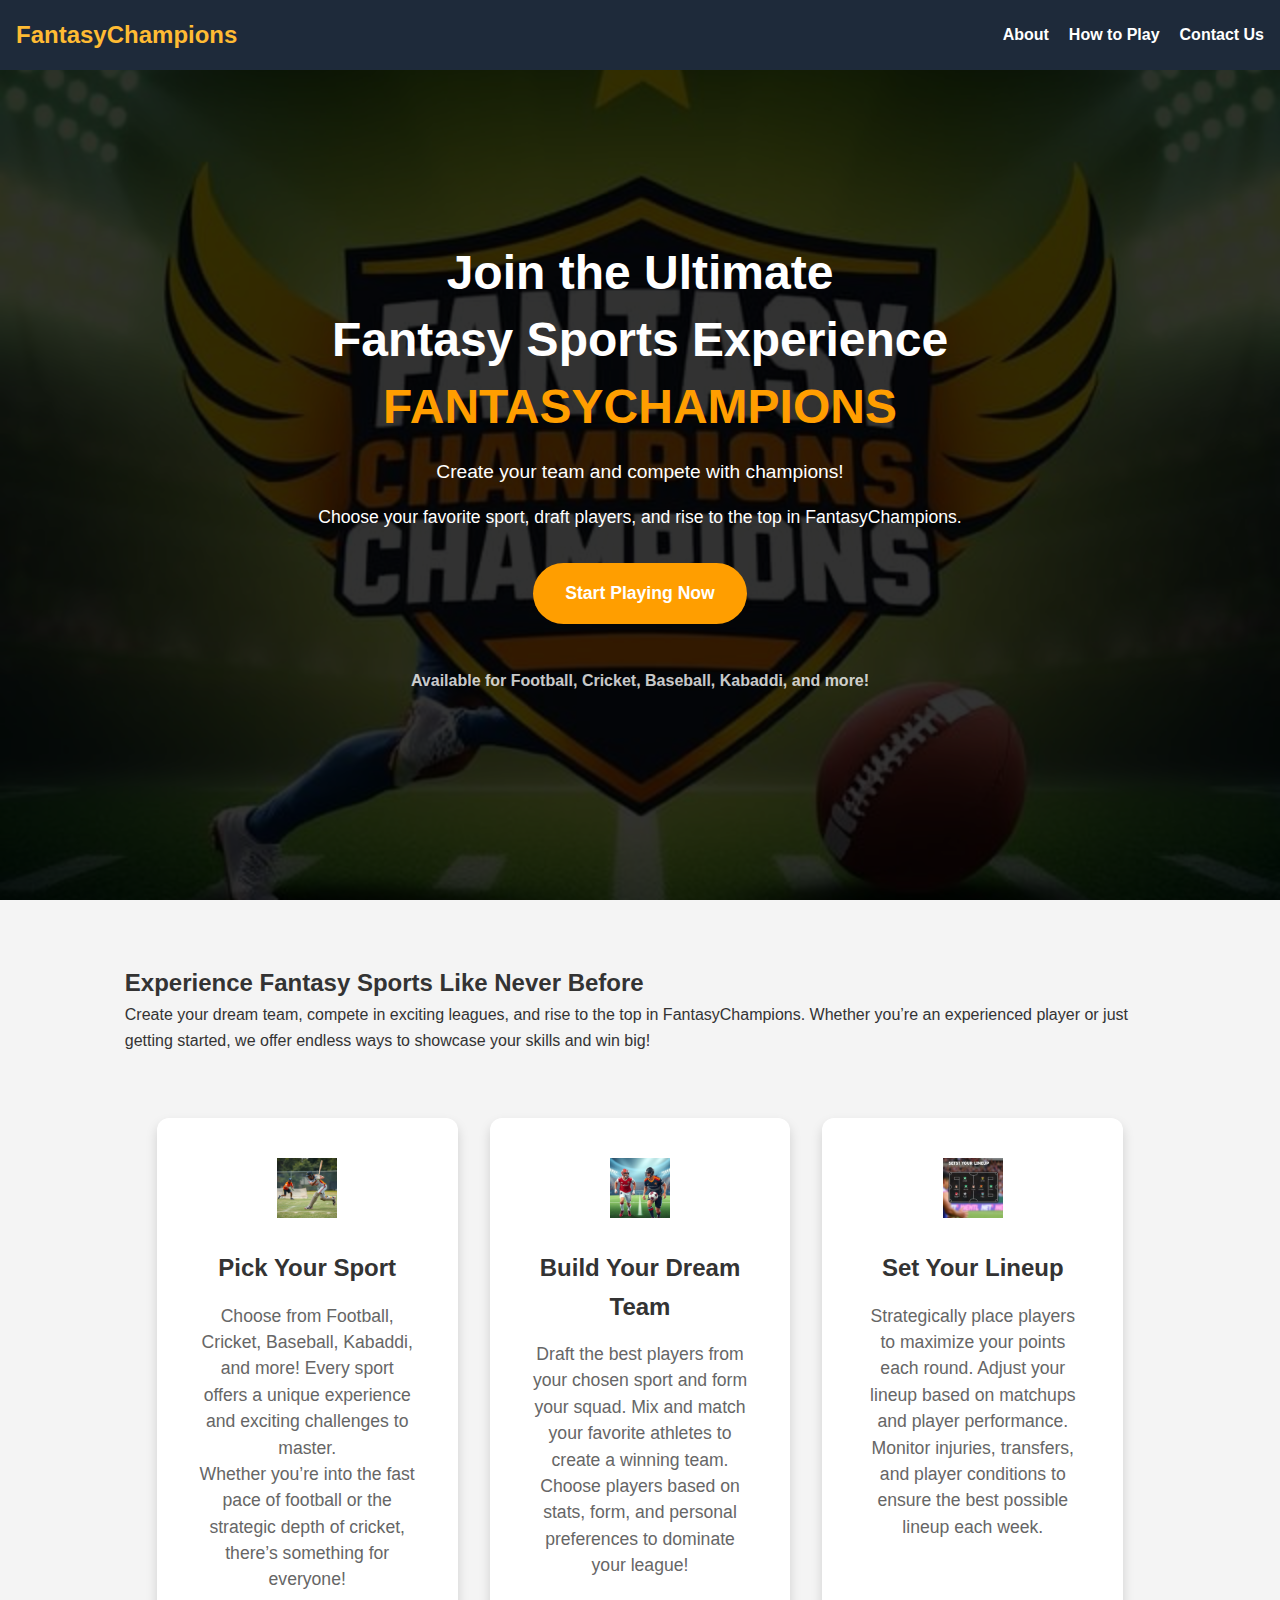
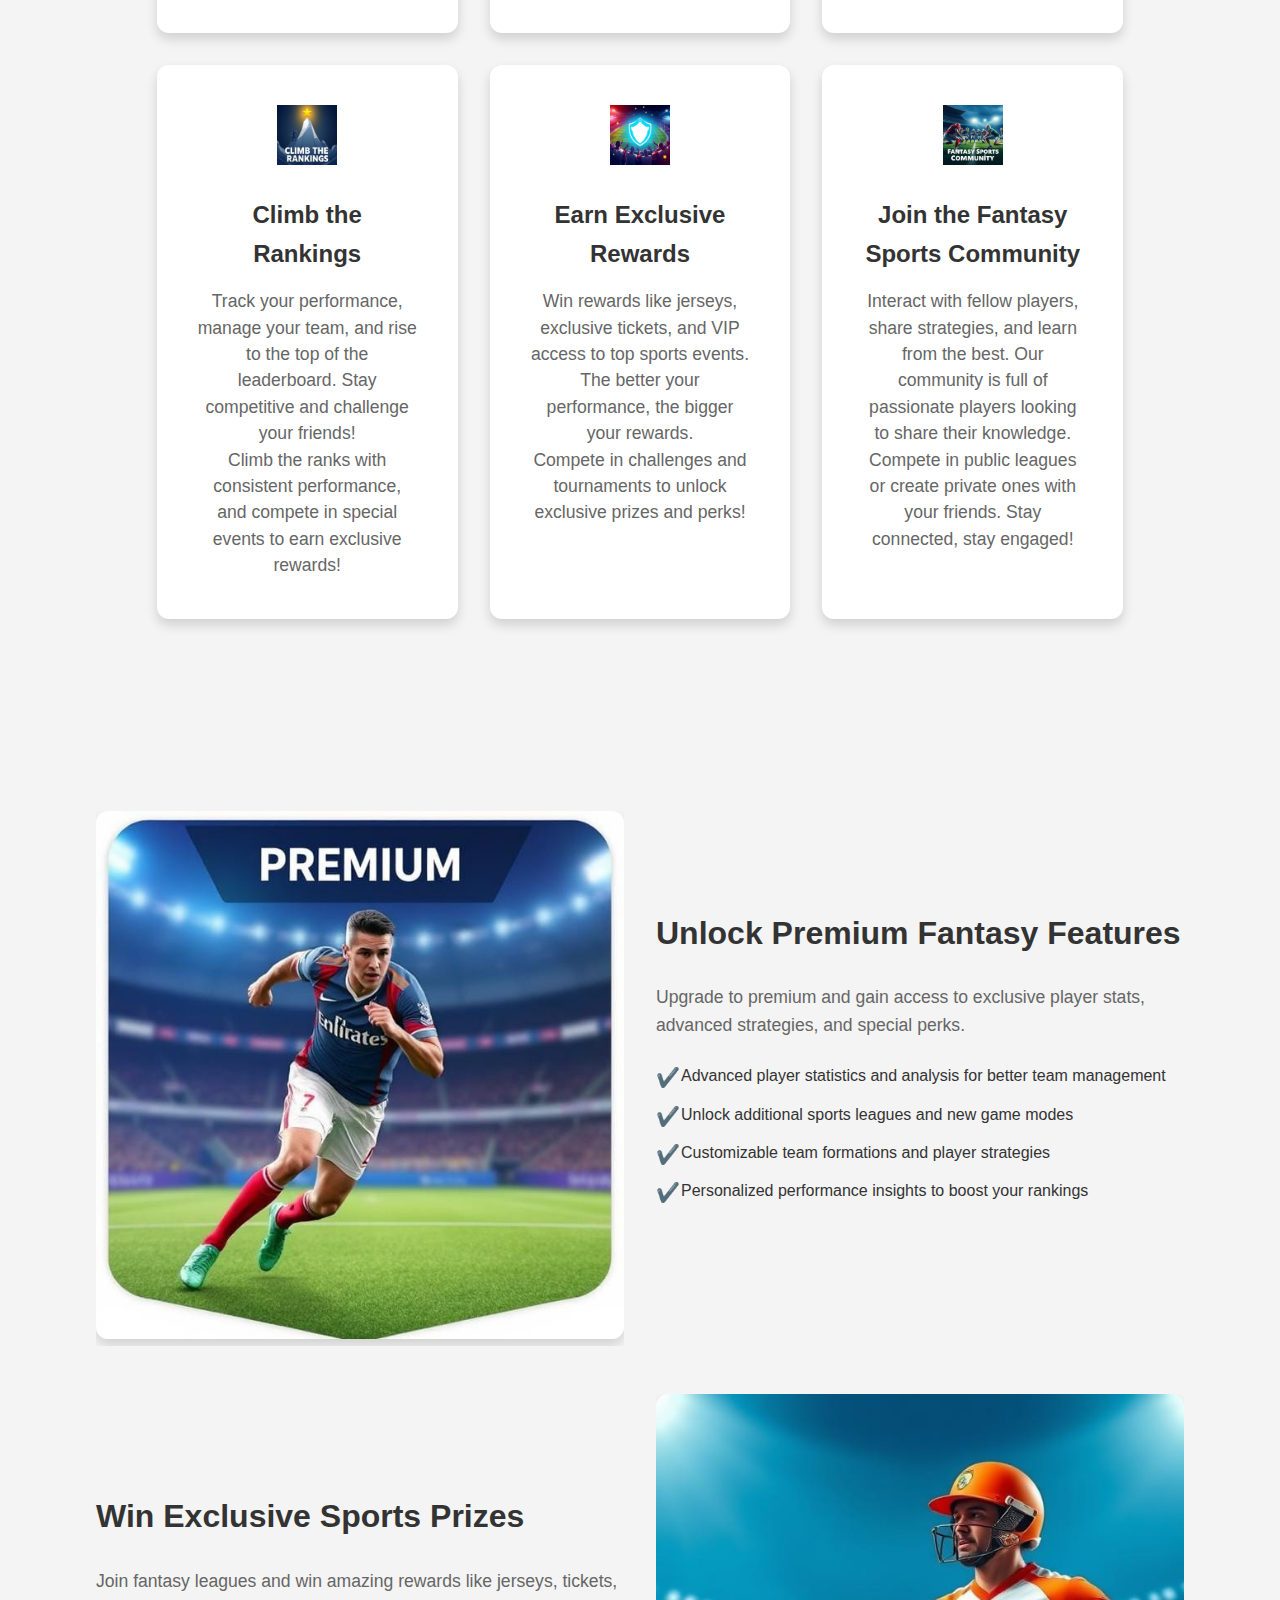
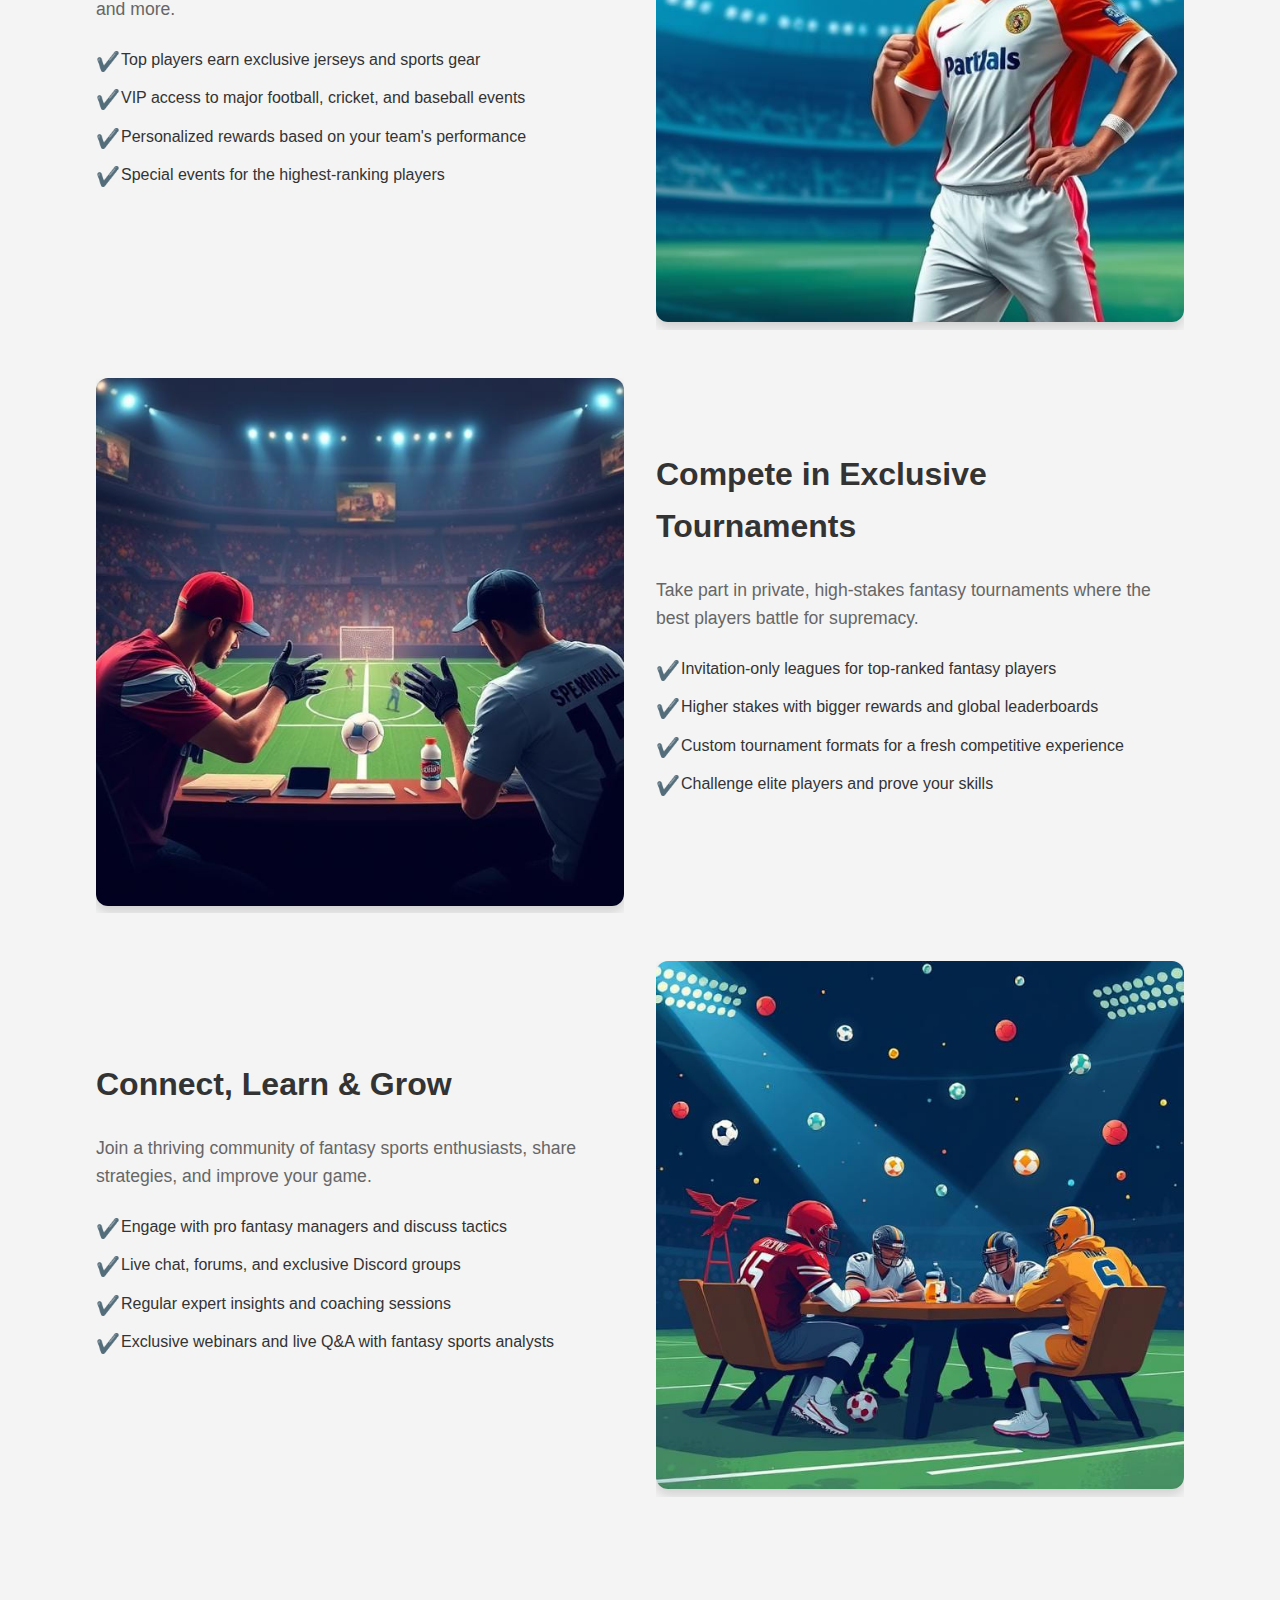
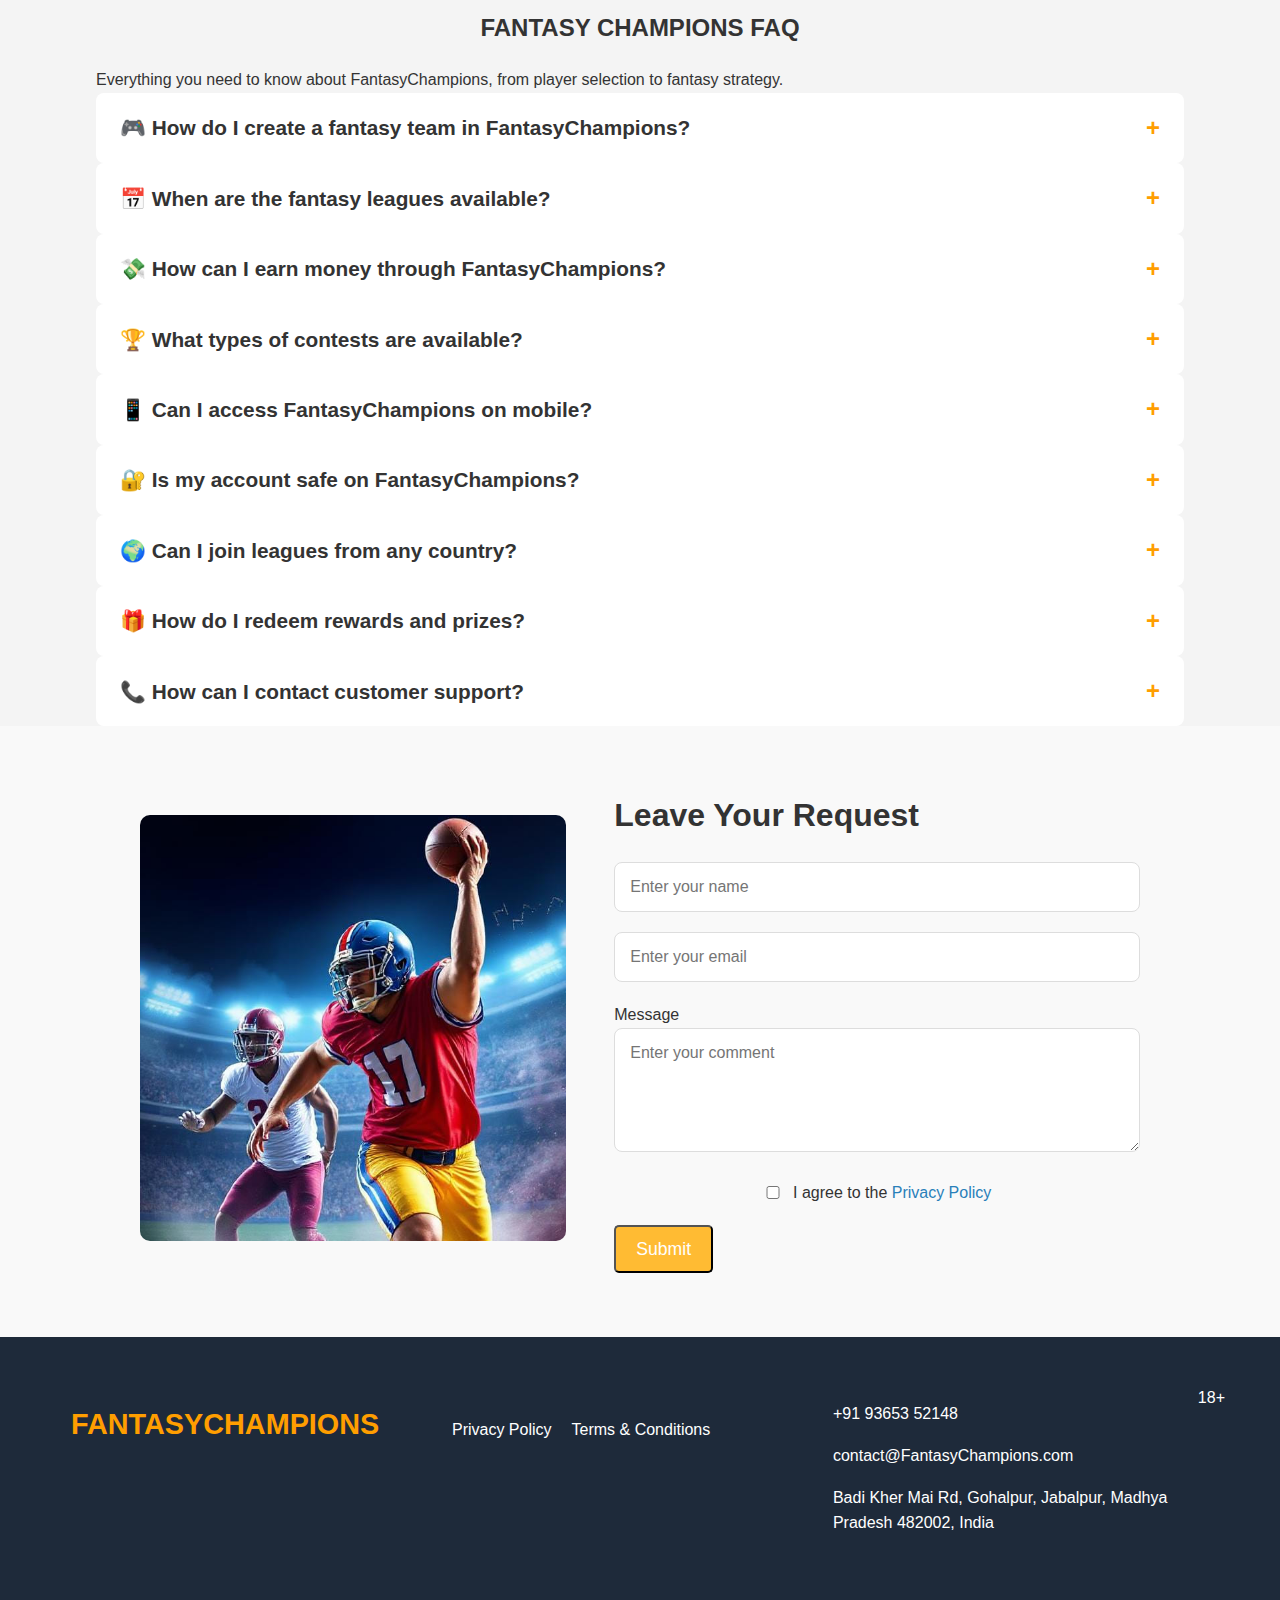
==== index.html @ 724505dd "first commit" ====
<!DOCTYPE html>
<html lang="en">
    <head>
        <meta charset="UTF-8" />
        <meta name="viewport" content="width=device-width, initial-scale=1.0" />
        <title>FantasyChampions</title>
        <meta
            name="description"
            content="Join FantasyChampions – the ultimate fantasy sports experience! Create your dream team, compete in leagues, track live scores, and win exciting rewards."
        />
        
        <link rel="icon" href="/assets/img/favicon.ico" />
        <link rel="stylesheet" href="assets/css/normalize.css" />
        <link rel="stylesheet" href="assets/css/style.css" />
    </head>
    <body>
        <header class="header">
            <div class="header-content">
                <a href="index.html" class="logo">FantasyChampions</a>
                <button class="burger-menu" aria-label="Menu" onclick="toggleMenu()">
                    <span></span>
                    <span></span>
                    <span></span>
                </button>
                <nav class="nav" id="mobileMenu">
                    <ul class="nav-items">
                        <li><a href="about.html">About</a></li>
                        <li><a href="play.html">How to Play</a></li>
                        <li><a href="/#form">Contact Us</a></li>
                    </ul>
                </nav>
            </div>
        </header>
        

        <main>
            <section class="hero">
                <div class="overlay"></div>
                <div class="content">
                    <h1 class="hero-title main">
                        Join the Ultimate <br />
                        Fantasy Sports Experience
                        <span class="highlight">FantasyChampions</span>
                    </h1>
                    <p class="subtext">
                        Create your team and compete with champions!
                    </p>
                    <p class="description">
                        Choose your favorite sport, draft players, and rise to
                        the top in FantasyChampions.
                    </p>
                    <a href="/#form" class="download-btn"
                        >Start Playing Now</a
                    >
                    <p class="availability">
                        Available for Football, Cricket, Baseball, Kabaddi, and
                        more!
                    </p>
                </div>
            </section>
            <section class="section features">
                <div class="container">
                    <h2>Experience Fantasy Sports Like Never Before</h2>
                    <p>
                        Create your dream team, compete in exciting leagues, and
                        rise to the top in FantasyChampions. Whether you’re an
                        experienced player or just getting started, we offer
                        endless ways to showcase your skills and win big!
                    </p>
                    <div class="features">
                        <div class="feature">
                            <img
                                src="assets/img/sport1.jpg"
                                alt="Pick Your League"
                            />
                            <h3>Pick Your Sport</h3>
                            <p>
                                Choose from Football, Cricket, Baseball,
                                Kabaddi, and more! Every sport offers a unique
                                experience and exciting challenges to master.
                            </p>
                            <p>
                                Whether you’re into the fast pace of football or
                                the strategic depth of cricket, there’s
                                something for everyone!
                            </p>
                        </div>
                        <div class="feature">
                            <img
                                src="assets/img/sport2.jpg"
                                alt="Build Your Team"
                            />
                            <h3>Build Your Dream Team</h3>
                            <p>
                                Draft the best players from your chosen sport
                                and form your squad. Mix and match your favorite
                                athletes to create a winning team.
                            </p>
                            <p>
                                Choose players based on stats, form, and
                                personal preferences to dominate your league!
                            </p>
                        </div>
                        <div class="feature">
                            <img
                                src="assets/img/sport3.jpg"
                                alt="Set Your Lineup"
                            />
                            <h3>Set Your Lineup</h3>
                            <p>
                                Strategically place players to maximize your
                                points each round. Adjust your lineup based on
                                matchups and player performance.
                            </p>
                            <p>
                                Monitor injuries, transfers, and player
                                conditions to ensure the best possible lineup
                                each week.
                            </p>
                        </div>
                        <div class="feature">
                            <img
                                src="assets/img/sport4.jpg"
                                alt="Climb the Rankings"
                            />
                            <h3>Climb the Rankings</h3>
                            <p>
                                Track your performance, manage your team, and
                                rise to the top of the leaderboard. Stay
                                competitive and challenge your friends!
                            </p>
                            <p>
                                Climb the ranks with consistent performance, and
                                compete in special events to earn exclusive
                                rewards!
                            </p>
                        </div>
                        <div class="feature">
                            <img
                                src="assets/img/sport5.jpg"
                                alt="Earn Exclusive Rewards"
                            />
                            <h3>Earn Exclusive Rewards</h3>
                            <p>
                                Win rewards like jerseys, exclusive tickets, and
                                VIP access to top sports events. The better your
                                performance, the bigger your rewards.
                            </p>
                            <p>
                                Compete in challenges and tournaments to unlock
                                exclusive prizes and perks!
                            </p>
                        </div>
                        <div class="feature">
                            <img
                                src="assets/img/sport6.jpg"
                                alt="Join the Community"
                            />
                            <h3>Join the Fantasy Sports Community</h3>
                            <p>
                                Interact with fellow players, share strategies,
                                and learn from the best. Our community is full
                                of passionate players looking to share their
                                knowledge.
                            </p>
                            <p>
                                Compete in public leagues or create private ones
                                with your friends. Stay connected, stay engaged!
                            </p>
                        </div>
                    </div>
                </div>
            </section>
            <section class="chess-section">
                <div class="container">
                    <div class="row">
                        <div class="image-container">
                            <img
                                src="assets/img/prem1.jpg"
                                alt="Premium Access"
                            />
                        </div>
                        <div class="text-container">
                            <h2>Unlock Premium Fantasy Features</h2>
                            <p>
                                Upgrade to premium and gain access to exclusive
                                player stats, advanced strategies, and special
                                perks.
                            </p>
                            <ul>
                                <li>
                                    Advanced player statistics and analysis for
                                    better team management
                                </li>
                                <li>
                                    Unlock additional sports leagues and new
                                    game modes
                                </li>
                                <li>
                                    Customizable team formations and player
                                    strategies
                                </li>
                                <li>
                                    Personalized performance insights to boost
                                    your rankings
                                </li>
                            </ul>
                        </div>
                    </div>

                    <!-- Нижний блок -->
                    <div class="row">
                        <div class="text-container">
                            <h2>Win Exclusive Sports Prizes</h2>
                            <p>
                                Join fantasy leagues and win amazing rewards
                                like jerseys, tickets, and more.
                            </p>
                            <ul>
                                <li>
                                    Top players earn exclusive jerseys and
                                    sports gear
                                </li>
                                <li>
                                    VIP access to major football, cricket, and
                                    baseball events
                                </li>
                                <li>
                                    Personalized rewards based on your team's
                                    performance
                                </li>
                                <li>
                                    Special events for the highest-ranking
                                    players
                                </li>
                            </ul>
                        </div>
                        <div class="image-container">
                            <img
                                src="assets/img/prem2.jpg"
                                alt="Fantasy Rewards"
                            />
                        </div>
                    </div>
                    <!-- Блок с эксклюзивными турнирами -->
<div class="row">
    <div class="image-container">
        <img src="assets/img/prem3.jpg" alt="Exclusive Tournaments" />
    </div>
    <div class="text-container">
        <h2>Compete in Exclusive Tournaments</h2>
        <p>
            Take part in private, high-stakes fantasy tournaments where the best players battle for supremacy.
        </p>
        <ul>
            <li>Invitation-only leagues for top-ranked fantasy players</li>
            <li>Higher stakes with bigger rewards and global leaderboards</li>
            <li>Custom tournament formats for a fresh competitive experience</li>
            <li>Challenge elite players and prove your skills</li>
        </ul>
    </div>
</div>

<!-- Блок с социальными возможностями -->
<div class="row">
    <div class="text-container">
        <h2>Connect, Learn & Grow</h2>
        <p>
            Join a thriving community of fantasy sports enthusiasts, share strategies, and improve your game.
        </p>
        <ul>
            <li>Engage with pro fantasy managers and discuss tactics</li>
            <li>Live chat, forums, and exclusive Discord groups</li>
            <li>Regular expert insights and coaching sessions</li>
            <li>Exclusive webinars and live Q&A with fantasy sports analysts</li>
        </ul>
    </div>
    <div class="image-container">
        <img src="assets/img/prem4.jpg" alt="Fantasy Community" />
    </div>
</div>

                </div>
            </section>
            <section class="faq" id="faq">
                <div class="container">
                    <h2 class="faq-title">Fantasy Champions FAQ</h2>
                    <p class="faq-subtitle">
                        Everything you need to know about FantasyChampions, from player selection to fantasy strategy.
                    </p>
            
                    <div class="faq-grid">
                        <div class="faq-item">
                            <div class="faq-question">
                                <h3>🎮 How do I create a fantasy team in FantasyChampions?</h3>
                                <span class="faq-toggle">+</span>
                            </div>
                            <div class="faq-answer">
                                <p>
                                    Building your fantasy team starts with choosing athletes from various sports, such as cricket, football, baseball, and kabaddi.
                                    You need to balance positions, performance data, and upcoming schedules to create a well-rounded team.
                                </p>
                                <p>
                                    <strong>Want to play?</strong> Submit your request through the <a href="#form">registration form</a> and get access today!
                                </p>
                            </div>
                        </div>
            
                        <div class="faq-item">
                            <div class="faq-question">
                                <h3>📅 When are the fantasy leagues available?</h3>
                                <span class="faq-toggle">+</span>
                            </div>
                            <div class="faq-answer">
                                <p>
                                    FantasyChampions offers fantasy leagues throughout the year, with seasonal tournaments based on different sports and events.
                                    Check the league schedule on our website or app to join leagues that match your favorite sport.
                                </p>
                            </div>
                        </div>
                        
                        <div class="faq-item">
                            <div class="faq-question">
                                <h3>💸 How can I earn money through FantasyChampions?</h3>
                                <span class="faq-toggle">+</span>
                            </div>
                            <div class="faq-answer">
                                <p>
                                    FantasyChampions offers multiple ways to earn, including paid leagues, referral bonuses, and special prize contests. 
                                    You can win cash rewards, exclusive merchandise, and event tickets by competing in top leagues.
                                </p>
                                <p>
                                    <strong>Want to join?</strong> Register now through the <a href="#form">signup form</a> to access FantasyChampions.
                                </p>
                            </div>
                        </div>
            
                        <div class="faq-item">
                            <div class="faq-question">
                                <h3>🏆 What types of contests are available?</h3>
                                <span class="faq-toggle">+</span>
                            </div>
                            <div class="faq-answer">
                                <p>
                                    We offer a variety of contests, including:
                                </p>
                                <p>

                                    <ul>
                                        <li>⚡ Quick Play – Short, fast-paced leagues for instant rewards.</li>
                                        <li>📊 Season-Long Leagues – Compete for top rankings over an entire season.</li>
                                        <li>🎯 Head-to-Head Matches – Challenge a single opponent for high stakes.</li>
                                        <li>🎁 Special Events – Limited-time tournaments with unique prizes.</li>
                                    </ul>
                                </p>
                            </div>
                        </div>
            
                        <div class="faq-item">
                            <div class="faq-question">
                                <h3>📱 Can I access FantasyChampions on mobile?</h3>
                                <span class="faq-toggle">+</span>
                            </div>
                            <div class="faq-answer">
                                <p>
                                    Yes! FantasyChampions is fully optimized for mobile use. Play directly from your browser or download the app to manage your teams, track live scores, and make real-time adjustments.
                                </p>
                            </div>
                        </div>
            
                        <div class="faq-item">
                            <div class="faq-question">
                                <h3>🔐 Is my account safe on FantasyChampions?</h3>
                                <span class="faq-toggle">+</span>
                            </div>
                            <div class="faq-answer">
                                <p>
                                    Absolutely! We use advanced encryption and security protocols to protect your data. Additionally, you can enable two-factor authentication (2FA) for extra security.
                                </p>
                            </div>
                        </div>
            
                        <div class="faq-item">
                            <div class="faq-question">
                                <h3>🌍 Can I join leagues from any country?</h3>
                                <span class="faq-toggle">+</span>
                            </div>
                            <div class="faq-answer">
                                <p>
                                    Yes! FantasyChampions is available worldwide. Join leagues from any country and compete against global fantasy managers.
                                </p>
                            </div>
                        </div>
            
                        <div class="faq-item">
                            <div class="faq-question">
                                <h3>🎁 How do I redeem rewards and prizes?</h3>
                                <span class="faq-toggle">+</span>
                            </div>
                            <div class="faq-answer">
                                <p>
                                    You can redeem rewards directly through your FantasyChampions account. Visit the rewards section to claim cash prizes, merchandise, and exclusive experiences.
                                </p>
                            </div>
                        </div>
            
                        <div class="faq-item">
                            <div class="faq-question">
                                <h3>📞 How can I contact customer support?</h3>
                                <span class="faq-toggle">+</span>
                            </div>
                            <div class="faq-answer">
                                <p>
                                    For assistance, visit our Contact Us page. Our support team is available 24/7 to help with account issues, technical problems, or general inquiries.
                                </p>
                            </div>
                        </div>
                    </div>
                </div>
            </section>
                                    <section id="form" class="contact-form-section">
                <div class="contact-form-container">
                    <div class="form-image">
                        <img src="assets/img/main1.jpg" alt="Contact Us" />
                    </div>
                    <div class="form-content">
                        <h2>Leave Your Request</h2>
                        <form action="thanks_form.php" method="post">
                            <input
                                type="text"
                                id="name"
                                name="name"
                                placeholder="Enter your name"
                                required
                            />

                            <input
                                type="email"
                                id="email"
                                name="email"
                                placeholder="Enter your email"
                                required
                            />

                            <label for="message">Message</label>
                            <textarea
                                id="message"
                                name="message"
                                placeholder="Enter your comment"
                                rows="5"
                                required
                            ></textarea>

                            <div class="checkbox">
                                <input
                                    type="checkbox"
                                    id="privacy-policy"
                                    value="on"
                                    name="privacy"
                                    required
                                />
                                <label for="privacy-policy">
                                    I agree to the
                                    <a
                                        href="privacy-policy.html"
                                        target="_blank"
                                        >Privacy Policy</a
                                    >
                                </label>
                            </div>
                            <button type="submit">Submit</button>
                        </form>
                    </div>
                </div>
            </section>
        </main>
        <footer class="footer">
            <div class="footer__content">
                <div class="footer__left">
                    <a href="index.html" class="footer__logo">
                        <span>FantasyChampions</span>
                    </a>
                </div>
                <div class="footer__right">
                    <ul class="footer__links">
                        <li>
                            <a href="privacy-policy.html">Privacy Policy</a>
                        </li>
                        <li>
                            <a href="terms-conditions.html"
                                >Terms & Conditions</a
                            >
                        </li>
                    </ul>
                </div>

                <div class="footer__center">
                    <p class="footer__phone">
                        <a class="contacts-info__link" href="tel:+919365352148"
                            >+91 93653 52148</a
                        >
                    </p>
                    <p class="footer__hours">
                        <a
                            class="contacts-info__link"
                            href="mailto:contact@FantasyChampions.com"
                        >
                            contact@FantasyChampions.com
                        </a>
                    </p>
                    <p>
                        <a
                            class="contacts-info__link"
                            href="https://maps.app.goo.gl/wYWEN282ZQXczDNcA"
                            target="_blank"
                        >
                            Badi Kher Mai Rd, Gohalpur, Jabalpur, Madhya Pradesh
                            482002, India
                        </a>
                    </p>
                </div>
                <div class="footer-brand">
                    <div class="age-restriction">
                        <span>18+</span>
                    </div>
                </div>
            </div>
        </footer>

        <script src="assets/js/script.js"></script>
    </body>
</html>
---- assets/css/style.css ----
/* Global Styles */
* {
  margin: 0;
  padding: 0;
  box-sizing: border-box;
}
html {
  scroll-behavior: smooth;
  overflow-x: hidden;

}


body {
  font-family: 'Arial', sans-serif;
  background-color: #f4f4f4;
  color: #333;
  line-height: 1.6;
}

a {
  text-decoration: none;
  color: inherit;
}

ul {
  list-style: none;
}
.how-play-hero{
  margin-top: 100px;
  padding: 0 15px;
}

.container {
  width: 90%;
  max-width: 1200px;
  margin: 0 auto;
}

h1, h2, h3 {
  font-family: 'Roboto', sans-serif;
}

img {
  max-width: 100%;
  height: auto;
}

/* Header */
.header {
  background-color: #1e2a3a;
  color: #fff;
  padding: 1rem 0;
  position: fixed;
  top: 0;
  left: 0;
  width: 100%;
  z-index: 1000;
}

.header-content {
  display: flex;
  justify-content: space-between;
  align-items: center;
  padding: 0 1rem;
}

.logo {
  font-size: 1.5rem;
  font-weight: bold;
  color: #ffbb33;
}

.burger-menu {
  display: none;
  cursor: pointer;
}

.burger-menu span {
  display: block;
  width: 25px;
  height: 3px;
  margin: 5px 0;
  background-color: #fff;
}

.nav {
  display: flex;
}

.nav-items {
  display: flex;
  gap: 20px;
}

.nav-items a {
  color: #fff;
  font-weight: 600;
}

.nav-items a:hover {
  color: #ffbb33;
}

/* Hero Section */
.hero {
  position: relative;
  height: 100vh;
  display: flex;
  justify-content: center;
  align-items: center;
  color: white;
  text-align: center;
  padding: 0 2rem;
  background: url('/assets/img/main2.jpg') no-repeat center center/cover;
}






.hero-title {
  font-size: 3rem;
  font-weight: bold;
  margin-bottom: 20px;
}

.highlight {
  color: #ffbb33;
}

.subtext {
  font-size: 1.2rem;
  margin-bottom: 10px;
}

.description {
  font-size: 1.1rem;
  margin-bottom: 20px;
}

.download-btn {
  background-color: #ffbb33;
  padding: 12px 20px;
  font-size: 1.1rem;
  color: #fff;
  border-radius: 5px;
  transition: background-color 0.3s ease;
}

.download-btn:hover {
  background-color: #ff9e00;
}

.availability {
  margin-top: 20px;
  font-size: 1.2rem;
}

/* Features Section */
.features {
  display: grid;
  grid-template-columns: repeat(auto-fit, minmax(250px, 1fr));
  gap: 2rem;
  margin: 4rem 0;
  padding: 0 2rem;
}

.feature {
  background-color: var(--card-bg-color); /* Заменил на переменную */
  padding: 2.5rem;
  border-radius: 12px;
  box-shadow: 0 6px 12px rgba(0, 0, 0, 0.15);
  text-align: center;
  transition: transform 0.3s ease, box-shadow 0.3s ease;
}

.feature img {
  width: 60px;
  height: 60px;
  object-fit: contain;
  margin-bottom: 1.5rem;
}

.feature h3 {
  font-size: 1.5rem;
  font-weight: 600;
  color: var(--primary-text-color);
  margin-bottom: 15px;
}

.feature p {
  font-size: 1.1rem;
  color: var(--secondary-text-color);
  line-height: 1.5;
}

.feature:hover {
  background-color: var(--highlight-bg-color); /* Более лёгкий оттенок для фона при наведении */
  transform: translateY(-5px) scale(1.05); /* Подъем карточки с масштабированием */
  box-shadow: 0 12px 24px rgba(0, 0, 0, 0.1); /* Увеличенный тень */
}

/* Мобильная адаптивность */
@media (max-width: 768px) {
  .features {
    padding: 0 1rem;
  }

  .feature {
    padding: 2rem;
  }

  .feature h3 {
    font-size: 1.2rem;
  }

  .feature p {
    font-size: 1rem;
  }
}


/* Вопрос */
.faq-question {
  display: flex;
  justify-content: space-between;
  align-items: center;
  background: var(--card-bg-color);
  padding: 16px 24px;
  border-radius: 8px;
  cursor: pointer;
  transition: background 0.3s ease, transform 0.3s ease;
}

.faq-question:hover {
  background: var(--border-color);
  transform: translateX(5px); /* Немного сдвигаем при наведении для динамичности */
}

.faq-question h3 {
  font-size: 1.3rem;
  font-weight: bold;
  color: var(--primary-text-color); /* Цвет текста, например, тёмно-серый */
}

.faq-toggle {
  font-size: 1.5rem;
  font-weight: bold;
  color: var(--highlight-color);
  transition: transform 0.3s ease;
}

.faq-question:hover .faq-toggle {
  transform: rotate(180deg); /* Поворот иконки при наведении */
}

/* Ответ */
.faq-answer {
  max-height: 0;
  overflow: hidden;
  background: var(--card-bg-color);
  padding: 0 24px;
  transition: max-height 0.3s ease-out, padding 0.3s ease;
  border-radius: 0 0 8px 8px;
}

.faq-answer p {
  padding: 16px 0;
  font-size: 1.1rem;
  line-height: 1.6;
  color: var(--secondary-text-color);
}

.faq-answer a {
  color: #ff6f61; /* Более мягкий красный цвет для ссылок */
  text-decoration: none;
  font-weight: bold;
  transition: color 0.3s ease;
}

.faq-answer a:hover {
  color: #d45543; /* Цвет при наведении на ссылку */
}

/* Активное состояние (открытый ответ) */
.faq-item.active .faq-answer {
  padding: 16px 24px;
  max-height: 500px; /* Устанавливаем максимальную высоту для анимации */
}

/* Адаптив для мобильных */
@media (max-width: 768px) {
  .faq {
    padding: 30px 10%;
  }

  .faq-title {
    font-size: 1.5rem;
  }

  .faq-question h3 {
    font-size: 1.1rem;
  }

  .faq-toggle {
    font-size: 1.3rem;
  }

  .faq-answer p {
    font-size: 1rem;
  }
}


/* Contact Form */
.contact-form-section {
  background-color: #f9f9f9;
  padding: 4rem 0;
}

.contact-form-container {
  display: flex;
  gap: 3rem;
  justify-content: center;
  align-items: center;
  max-width: 1000px;
  margin: 0 auto;
}

.form-image img {
  border-radius: 10px;
}

.form-content h2 {
  font-size: 2rem;
  margin-bottom: 20px;
}

form input,
form textarea {
  width: 100%;
  padding: 15px;
  margin-bottom: 20px;
  border-radius: 8px;
  border: 1px solid #ddd;
}

form button {
  background-color: #ffbb33;
  padding: 12px 20px;
  font-size: 1.1rem;
  color: #fff;
  border-radius: 5px;
  cursor: pointer;
  transition: background-color 0.3s ease;
}

form button:hover {
  background-color: #ff9e00;
}

/* Footer */
.footer {
  background-color: #1e2a3a;
  color: #fff;
  padding: 2rem ;
}

.footer__content {
  display: flex;
  justify-content: space-between;
  padding: 0 15px;
}

.footer__left {
  font-size: 1.5rem;
}

.footer__right ul {
  display: flex;
  gap: 20px;
}

.footer__links a {
  color: #fff;
  font-size: 1rem;
}

.footer__links a:hover {
  color: #ffbb33;
}

/* Mobile Styles */
@media (max-width: 768px) {
  .header-content {
    flex-direction: column;
    align-items: flex-start;
  }
  .contact-form-container{
    flex-direction: column;
    padding: 10px;
  }


  .burger-menu {
    display: block;
  }

  .nav {
    display: none;
    width: 100%;
    margin-top: 10px;
  }

  .nav-items {
    flex-direction: column;
  }

  .features {
    grid-template-columns: 1fr;
  }

  .faq-grid {
    grid-template-columns: 1fr;
  }
}


/* Chess Section */
.chess-section {
  background-color: #f4f4f4;
  padding: 4rem 0;
}

.container {
  max-width: 1200px;
  margin: 0 auto;
  padding: 0 2rem;
}

.row {
  display: flex;
  flex-wrap: wrap;
  gap: 2rem;
  margin-bottom: 3rem;
}

/* Контейнер изображения */
.image-container {
  flex: 1;
  max-width: 50%;
  overflow: hidden;
}

.image-container img {
  width: 100%;
  height: auto;
  object-fit: cover;
  border-radius: 12px;
  box-shadow: 0 6px 12px rgba(0, 0, 0, 0.15);
  transition: transform 0.3s ease, box-shadow 0.3s ease;
}

/* Контейнер текста */
.text-container {
  flex: 1;
  max-width: 50%;
  display: flex;
  flex-direction: column;
  justify-content: center;
}

.text-container h2 {
  font-size: 2rem;
  font-weight: 600;
  margin-bottom: 1.5rem;
  color: var(--primary-text-color);
}

.text-container p {
  font-size: 1.1rem;
  color: var(--secondary-text-color);
  line-height: 1.6;
  margin-bottom: 1.5rem;
}

.text-container ul {
  list-style-type: none;
  padding-left: 0;
  margin-bottom: 2rem;
}

.text-container ul li {
  font-size: 1rem;
  color: var(--primary-text-color);
  margin-bottom: 0.8rem;
  position: relative;
  padding-left: 25px;
}

.text-container ul li::before {
  content: "✔️";
  position: absolute;
  left: 0;
  top: 0;
  font-size: 1.2rem;
  color: var(--highlight-color);
}

/* Эффект при наведении на изображение */
.image-container:hover img {
  transform: scale(1.05);
  box-shadow: 0 12px 24px rgba(0, 0, 0, 0.2);
}

/* Адаптивность */
@media (max-width: 768px) {
  .row {
    flex-direction: column;
    align-items: center;
  }

  .image-container {
    max-width: 100%;
  }

  .text-container {
    max-width: 100%;
    text-align: center;
  }

  .text-container h2 {
    font-size: 1.6rem;
  }

  .text-container p {
    font-size: 1rem;
  }

  .text-container ul li {
    font-size: 1rem;
  }
}


/* Footer */
.footer {
  color: #fff;
  padding: 3rem 0;
  font-size: 1rem;
}

.footer__content {
  display: flex;
  flex-wrap: wrap;
  justify-content: space-between;
  align-items: flex-start;
  max-width: 1200px;
  margin: 0 auto;
}

.footer__left, .footer__center, .footer__right {
  flex: 1;
  margin: 1rem;
}

.footer__logo {
  font-size: 1.8rem;
  font-weight: bold;
  color: var(--highlight-color);
  text-decoration: none;
  text-transform: uppercase;
}

.footer__logo span {
  font-weight: 600;
}

.footer__phone, .footer__hours {
  margin-bottom: 1rem;
}

.contacts-info__link {
  color: #fff;
  text-decoration: none;
  transition: color 0.3s ease;
}

.contacts-info__link:hover {
  color: var(--highlight-color);
}

.footer__links {
  list-style-type: none;
  padding-left: 0;
  margin-top: 1rem;
}

.footer__links li {
  margin-bottom: 1rem;
}

.footer__links li a {
  color: #fff;
  text-decoration: none;
  transition: color 0.3s ease;
}

.footer__links li a:hover {
  color: var(--highlight-color);
}

/* Адаптивность */
@media (max-width: 768px) {
  .footer__content {
    flex-direction: column;
    align-items: center;
  }

  .footer__left, .footer__center, .footer__right {
    flex: 1 0 100%;
    margin: 1rem 0;
    text-align: center;
  }

  .footer__logo {
    font-size: 1.6rem;
  }

  .footer__phone, .footer__hours {
    font-size: 1.1rem;
  }

  .footer__links li {
    font-size: 1rem;
  }
}

/* Hero Section */
.hero {
  position: relative;
  height: 100vh;
  display: flex;
  justify-content: center;
  align-items: center;
  text-align: center;
  color: #fff;
}

.hero .overlay {
  position: absolute;
  top: 0;
  left: 0;
  width: 100%;
  height: 100%;
  background: rgba(0, 0, 0, 0.805);
  z-index: 1;
}

.hero .content {
  position: relative;
  z-index: 2;
  max-width: 800px;
  padding: 2rem;
  text-align: center;
}

.hero-title.main {
  font-size: 3rem;
  font-weight: 700;
  line-height: 1.4;
  margin-bottom: 1rem;
}

.hero-title .highlight {
  color: var(--highlight-color);
  text-transform: uppercase;
}

.subtext {
  font-size: 1.2rem;
  margin-bottom: 1rem;
}

.description {
  font-size: 1.1rem;
  margin-bottom: 2rem;
  line-height: 1.6;
}

.download-btn {
  padding: 1rem 2rem;
  background-color: var(--highlight-color);
  color: #fff;
  font-size: 1.1rem;
  font-weight: bold;
  text-decoration: none;
  border-radius: 50px;
  display: inline-block;
  margin-bottom: 1.5rem;
  transition: background-color 0.3s ease;
}

.download-btn:hover {
  background-color: var(--highlight-color-dark);
}

.availability {
  font-size: 1rem;
  color: rgba(255, 255, 255, 0.8);
  font-weight: 600;
}

/* Адаптивность */
@media (max-width: 768px) {
  .hero-title.main {
    font-size: 1.7rem;
  }

  .subtext {
    font-size: 1.1rem;
  }

  .description {
    font-size: 1rem;
    margin-bottom: 1.5rem;
  }
  .container{
    padding: 0;
  }
  .faq{
    padding: 0;
  }

  .download-btn {
    font-size: 1rem;
    padding: 0.8rem 1.8rem;
  }

  .availability {
    font-size: 0.9rem;
  }
  .hero-title .highlight{
    font-size: 20px;
  }
}


:root {
  --primary-color: #1e2a3a; /* Основной цвет (тёмно-синий) */
  --secondary-color: #ffbb33; /* Акцентный цвет (жёлтый) */
  --highlight-color: #ff9e00; /* Акцентный цвет при наведении (оранжевый) */
  --primary-text-color: #333; /* Основной цвет текста */
  --secondary-text-color: #666; /* Вторичный цвет текста */
  --card-bg-color: #fff; /* Цвет фона карточек */
  --border-color: #ddd; /* Цвет границ */
  --background-color: #f4f4f4; /* Цвет фона секций */
}
/* About Section */
.about-section {
  background-color: var(--background-color);
  padding: 4rem 0;
}

.about-header {
  text-align: center;
  margin-bottom: 3rem;
}

.about-header h2 {
  font-size: 2.5rem;
  font-weight: 700;
  color: var(--primary-color);
  margin-bottom: 1rem;
}

.about-header p {
  font-size: 1.1rem;
  color: var(--secondary-text-color);
  line-height: 1.6;
  max-width: 800px;
  margin: 0 auto;
}

.about-content {
  display: grid;
  grid-template-columns: repeat(auto-fit, minmax(300px, 1fr));
  gap: 2rem;
  max-width: 1200px;
  margin: 0 auto;
  padding: 0 1rem;
}

.about-card {
  background-color: var(--card-bg-color);
  padding: 2rem;
  border-radius: 12px;
  box-shadow: 0 6px 12px rgba(0, 0, 0, 0.1);
  transition: transform 0.3s ease, box-shadow 0.3s ease;
}

.about-card:hover {
  transform: translateY(-5px);
  box-shadow: 0 12px 24px rgba(0, 0, 0, 0.15);
}

.about-card img {
  width: 100%;
  border-radius: 8px;
  margin-bottom: 1.5rem;
}

.about-card h3 {
  font-size: 1.5rem;
  font-weight: 600;
  color: var(--primary-color);
  margin-bottom: 1rem;
}

.about-card p {
  font-size: 1.1rem;
  color: var(--secondary-text-color);
  line-height: 1.6;
}

.checkbox {
  display: flex;
  align-items: center;
  justify-content: center;
  margin-bottom: 20px !important;
}

.checkbox input {
  margin-right: 10px;
  width: 20px;
  margin-bottom: 0px;
}

.checkbox label a {
  color: #2980b9;
  text-decoration: none;
  text-wrap: nowrap;

}

.checkbox label a:hover {
  text-decoration: underline;
}




/* Адаптивность */
@media (max-width: 768px) {
  .about-header h2 {
    font-size: 2rem;
  }

  .about-header p {
    font-size: 1rem;
  }

  .about-content {
    grid-template-columns: 1fr;
  }

  .about-card {
    padding: 1.5rem;
  }

  .about-card h3 {
    font-size: 1.3rem;
  }

  .about-card p {
    font-size: 1rem;
  }
}

/* Team Section */
.team-section {
  background-color: var(--card-bg-color);
  padding: 4rem 0;
}

.team-intro {
  text-align: center;
  margin-bottom: 3rem;
}

.team-intro h2 {
  font-size: 2.5rem;
  font-weight: 700;
  color: var(--primary-color);
  margin-bottom: 1rem;
}

.team-intro p {
  font-size: 1.1rem;
  color: var(--secondary-text-color);
  line-height: 1.6;
  max-width: 800px;
  margin: 0 auto;
}

.team-grid {
  display: grid;
  grid-template-columns: repeat(auto-fit, minmax(250px, 1fr));
  gap: 2rem;
  max-width: 1200px;
  margin: 0 auto;
  padding: 0 1rem;
}

.about-section {
  padding: 40px 0;
}

.about-header h2 {
  font-size: 2em;
  margin-bottom: 20px;
}

.features-grid {
  display: grid;
  grid-template-columns: repeat(auto-fill, minmax(300px, 1fr));
  gap: 20px;
}

.feature-card {
  background: white;
  border-radius: 8px;
  box-shadow: 0 2px 10px rgba(0, 0, 0, 0.1);
  padding: 20px;
  text-align: center;
}

.feature-card img {
  max-width: 100%;
  border-radius: 8px;
}

.feature-card h3 {
  font-size: 1.5em;
  margin: 15px 0;
}

.team-section, .vision-section {
  padding: 40px 0;
  background: #e3f2fd;
}

.team-section h2, .vision-section h2 {
  font-size: 1.7rem;
  text-align: center;
  margin-bottom: 20px;
}

/* Reviews Section */
.reviews-section {
  padding: 40px 0;
}

.reviews-title {
  font-size: 2em;
  text-align: center;
  margin-bottom: 20px;
}

.reviews-grid {
  display: grid;
  grid-template-columns: repeat(auto-fill, minmax(300px, 1fr));
  gap: 20px;
}

.review-card {
  background: white;
  border-radius: 8px;
  box-shadow: 0 2px 10px rgba(0, 0, 0, 0.1);
  padding: 20px;
}

.review-header {
  display: flex;
  align-items: center;
  margin-bottom: 10px;
}

.review-avatar {
  width: 50px;
  height: 50px;
  border-radius: 50%;
  margin-right: 10px;
}

.review-name {
  font-weight: bold;
}

.review-location {
  color: #777;
}

/* FAQ Section */
.faq-section {
  padding: 40px 0;
  background: #f1f8e9;
}

.faq-title {
  font-size: 1.5rem;
  text-align: center;
  margin-bottom: 20px;
}

.faq-image img {
  max-width: 100%;
  border-radius: 8px;
}

/* Responsive Styles */
@media (max-width: 768px) {
  .features-grid, .reviews-grid {
      grid-template-columns: 1fr;
  }

  .hero h1 {
      font-size: 2em;
  }
}

.faq-section {
  padding: 50px 20px;
  background-color: #f7f7f7;
  text-align: center;
}

.faq-container {
  max-width: 1200px;
  margin: 0 auto;
  display: flex;
  justify-content: space-between;
  align-items: center;
  flex-wrap: wrap;
}

.faq-content {
  max-width: 500px;
  margin-right: 20px;
}

.faq-title {
  font-size: 1.5rem;
  font-weight: bold;
  color: #333;
  margin-bottom: 20px;
  text-transform: uppercase;
}

.faq-description {
  font-size: 1.1rem;
  color: #555;
  margin-bottom: 30px;
  line-height: 1.6;
}

.faq-button {
  background-color: #00aaff;
  color: white;
  padding: 12px 30px;
  font-size: 1.1rem;
  text-decoration: none;
  border-radius: 5px;
  transition: background-color 0.3s ease;
}

.faq-button:hover {
  background-color: #0077cc;
}

.faq-image img {
  margin-top: 20px;
  max-width: 100%;
  height: auto;
  border-radius: 10px;
  box-shadow: 0 4px 10px rgba(0, 0, 0, 0.1);
}

@media (max-width: 768px) {
  .faq-container {
      flex-direction: column;
      align-items: center;
  }

  .faq-content {
      margin-right: 0;
      text-align: center;
  }

  .faq-title {
      font-size: 1.4rem;
  }

  .faq-description {
      font-size: 1rem;
  }
}


.step-image, .responsive-image {
  width: 100%;
  height: auto;
  border-radius: 8px;
  margin-bottom: 15px;
}
.step-image{
  height: 250px;
  object-fit: cover;
}

.how-play-steps .step {
  display: flex;
  flex-direction: column;
  align-items: center;
  padding: 20px;
  text-align: center;
  background-color: #f4f4f4;
  margin: 15px;
  border-radius: 8px;
  box-shadow: 0 4px 6px rgba(0, 0, 0, 0.1);
}

.how-play-btn {
  background-color: #f67f26;
  color: #fff;
  padding: 12px 24px;
  border-radius: 5px;
  text-decoration: none;
  font-size: 16px;
  display: inline-block;
  margin-top: 20px;
}

.tips-grid {
  display: grid;
  grid-template-columns: 1fr 1fr;
  gap: 30px;
  margin-top: 30px;
}

.tips-block {
  padding: 15px;
  background-color: #e9f2f4;
  border-radius: 8px;
  box-shadow: 0 4px 6px rgba(0, 0, 0, 0.1);
}

.grid-3-columns {
  display: grid;
  grid-template-columns: repeat(3, 1fr);
  gap: 30px;
  margin-top: 30px;
}

@media (max-width:768px) {
  .grid-3-columns {
    grid-template-columns: none;
  }
  
  
}

.info-card {
  background-color: #f9f9f9;
  padding: 20px;
  border-radius: 8px;
  box-shadow: 0 4px 6px rgba(0, 0, 0, 0.1);
  text-align: center;
}
.section-title{
  text-align: center;
}

.privacy-policy, .terms-and-conditions{
  margin-top: 100px;
  padding: 0 15px;
}

.hero-about{
  background: url('/assets/img/about11.jpg') no-repeat center center/cover;


}

/* Общие стили */
.nav {
  display: flex;
}

/* Скрыть меню по умолчанию на мобильных устройствах */
#mobileMenu {
  /* display: none; */
}

/* При добавлении класса 'active', показываем меню */
#mobileMenu.active {
  display: block;
}

/* Мобильная версия */
@media (max-width: 768px) {
  /* Скрыть меню на маленьких экранах */
  .nav {
    display: none;
  }

  /* Показываем меню, когда оно активировано */
  #mobileMenu.active {
    display: block;
  }

  .burger-menu {
    display: block;
    background-color: #1e2a3a;
  }
}
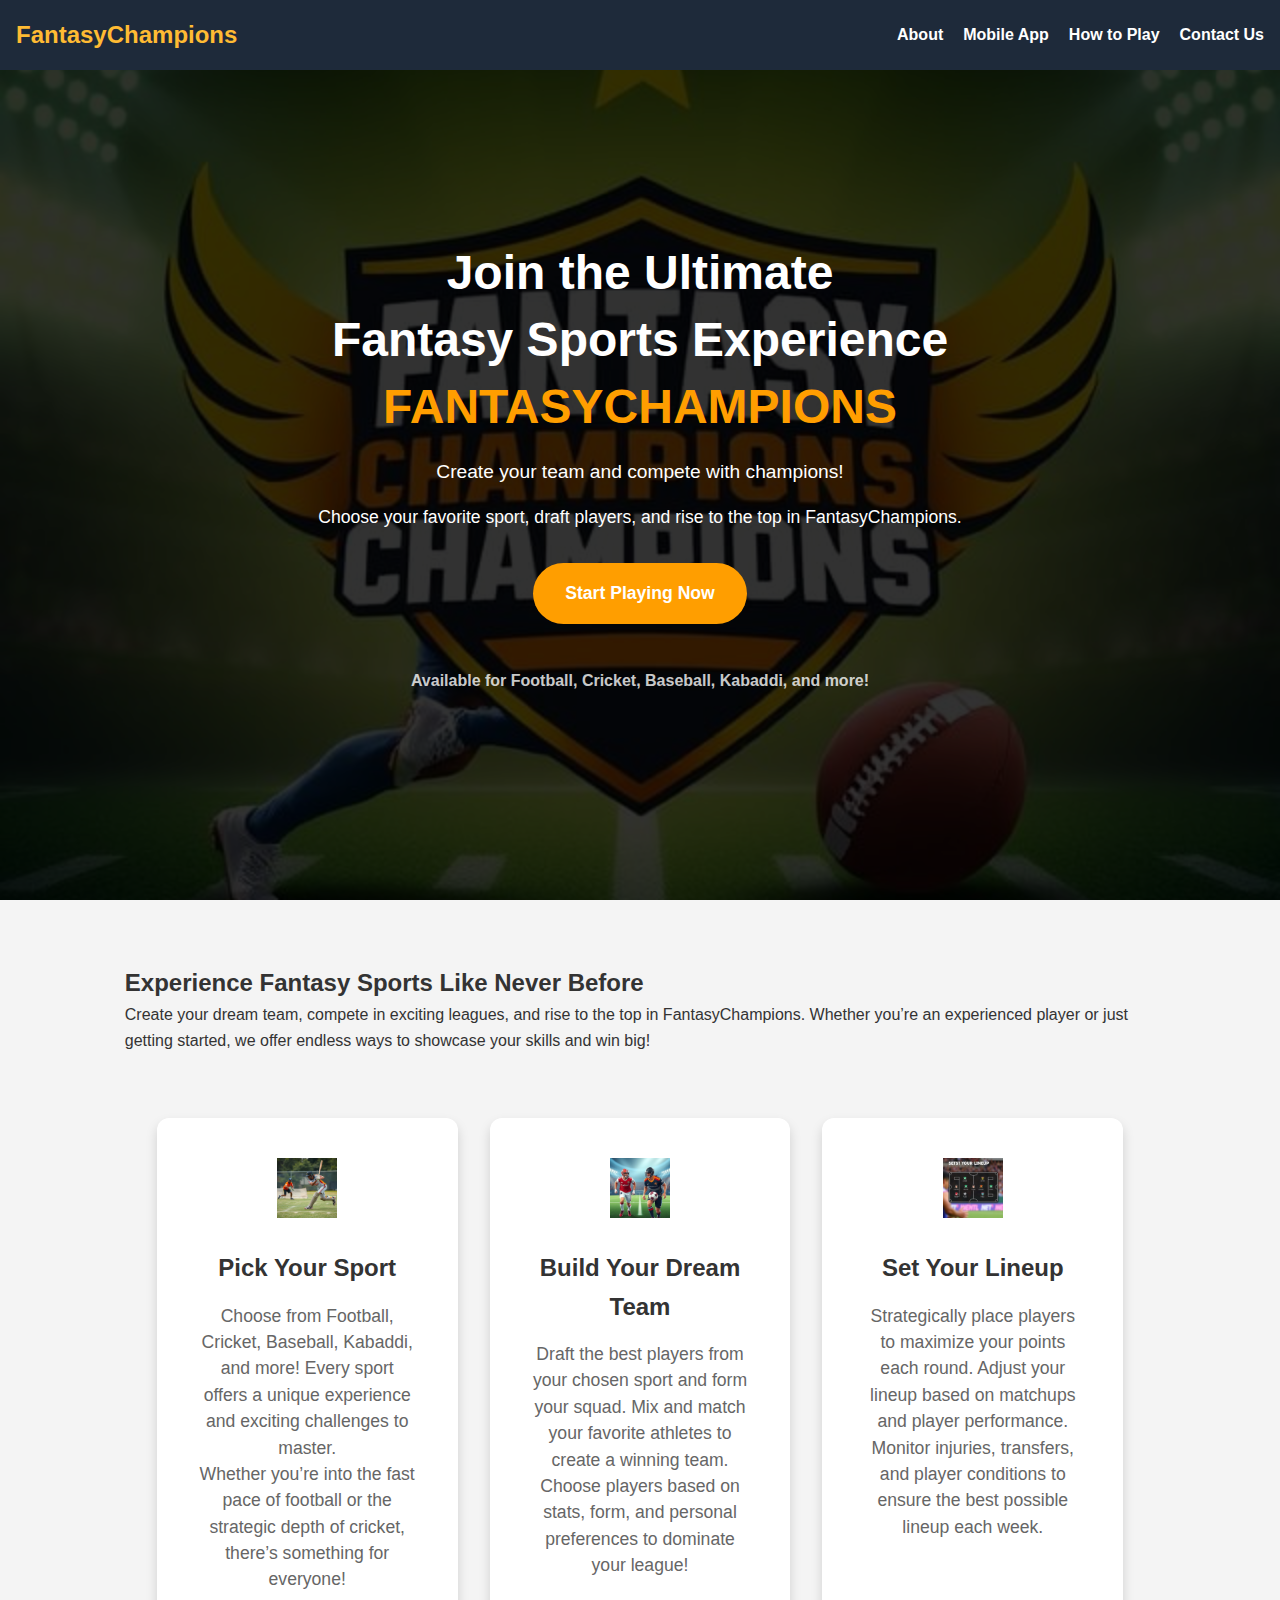
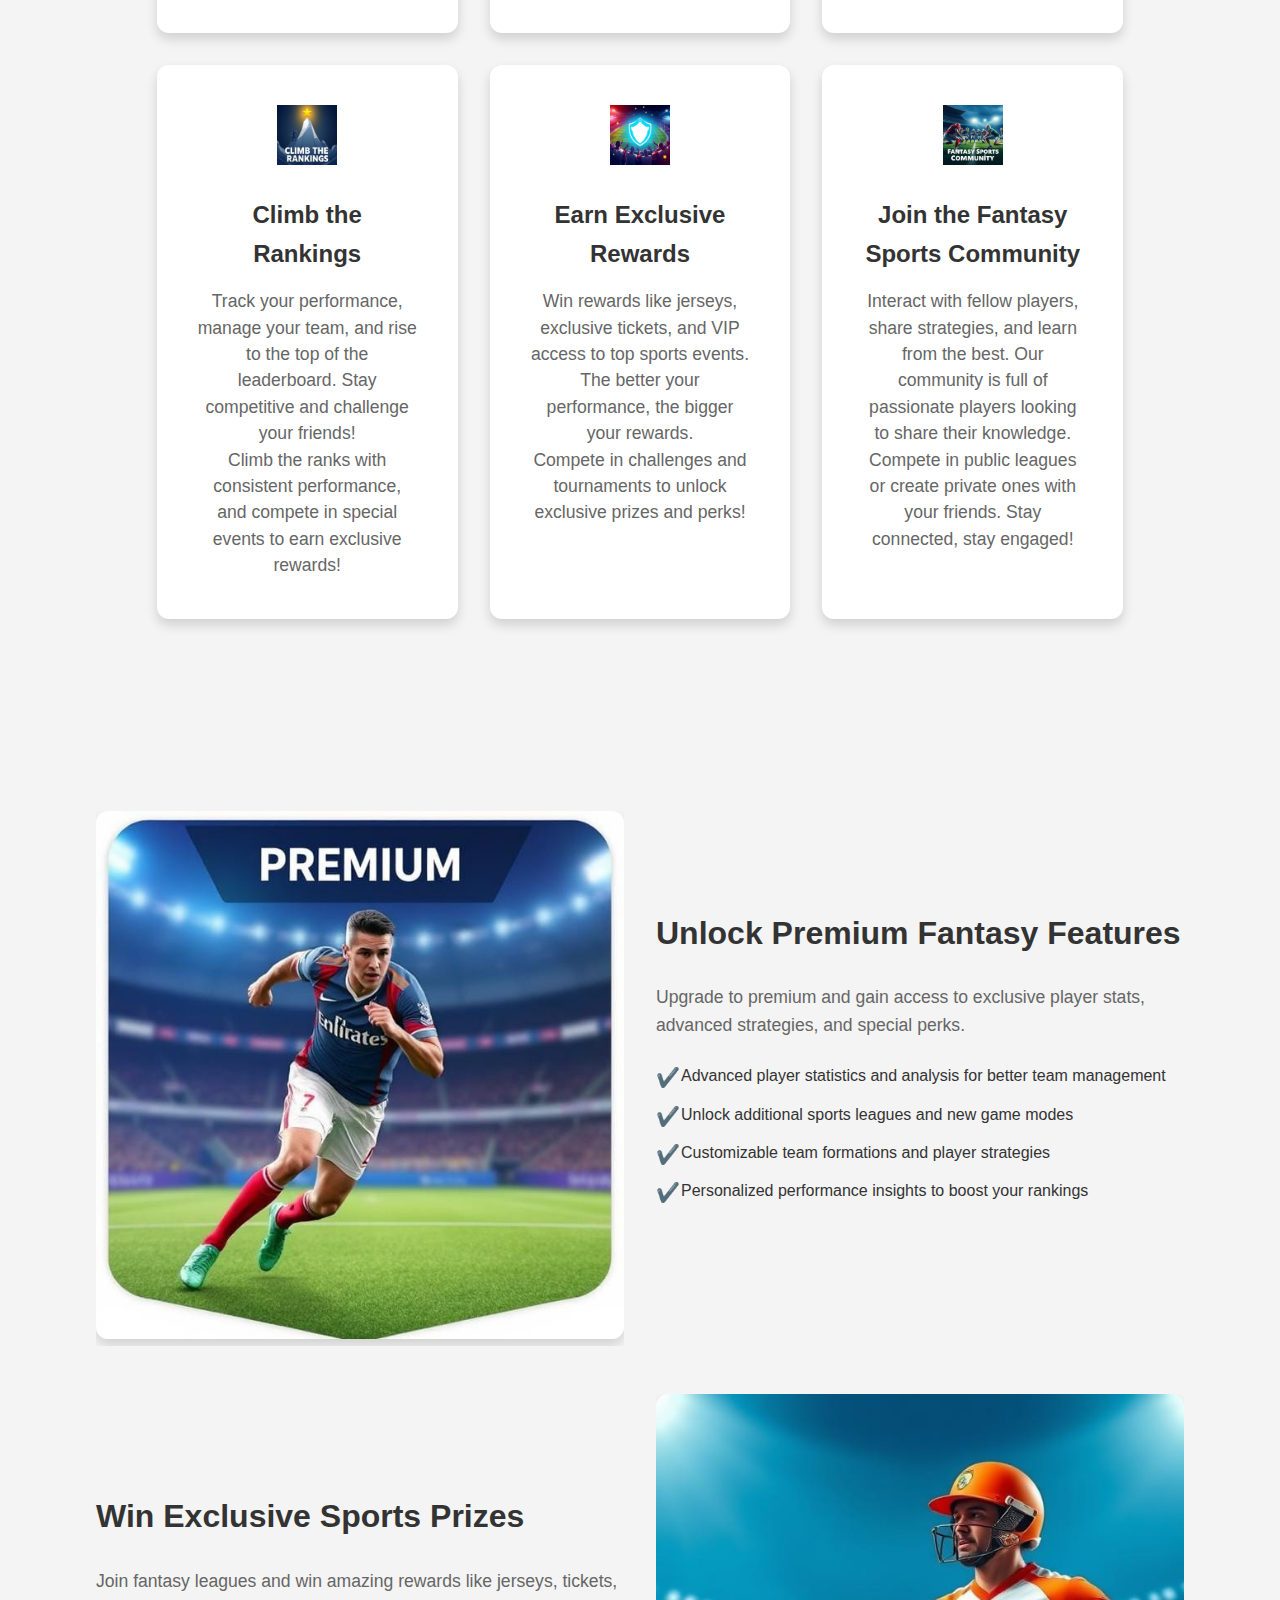
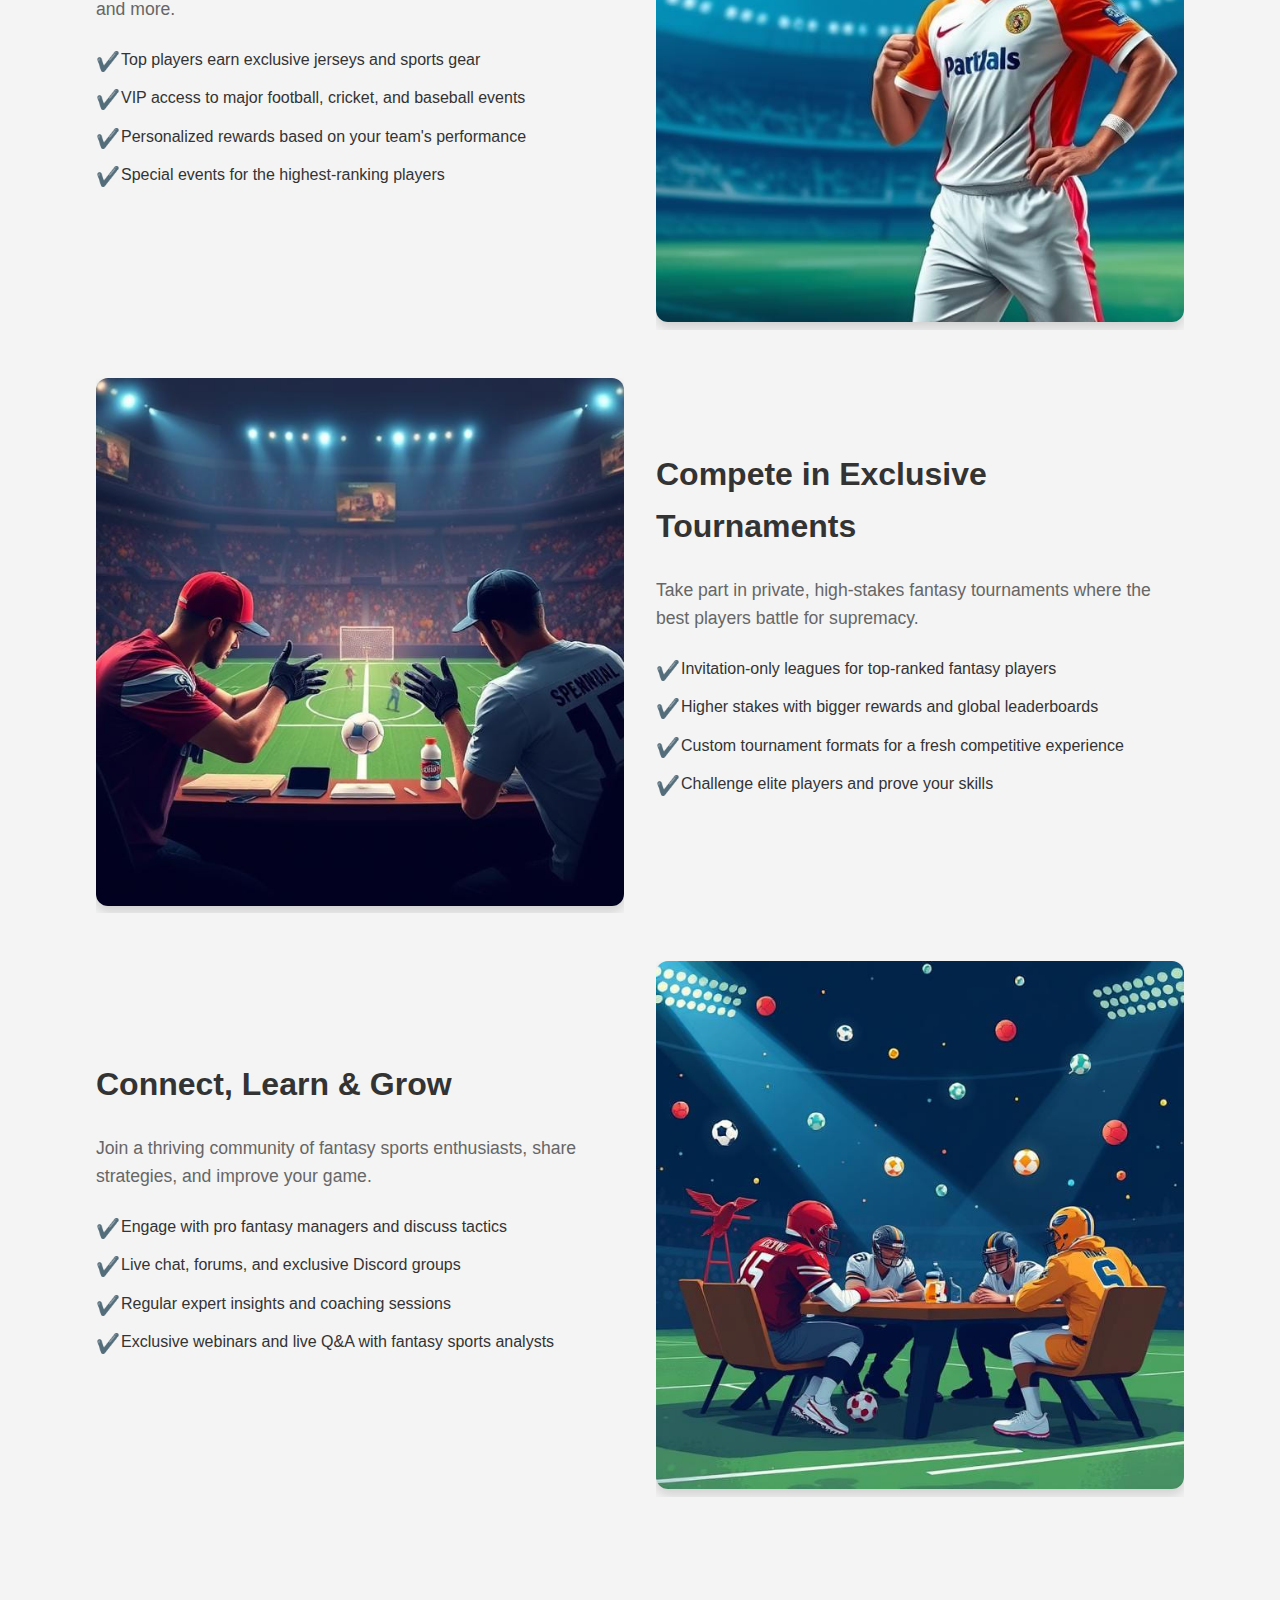
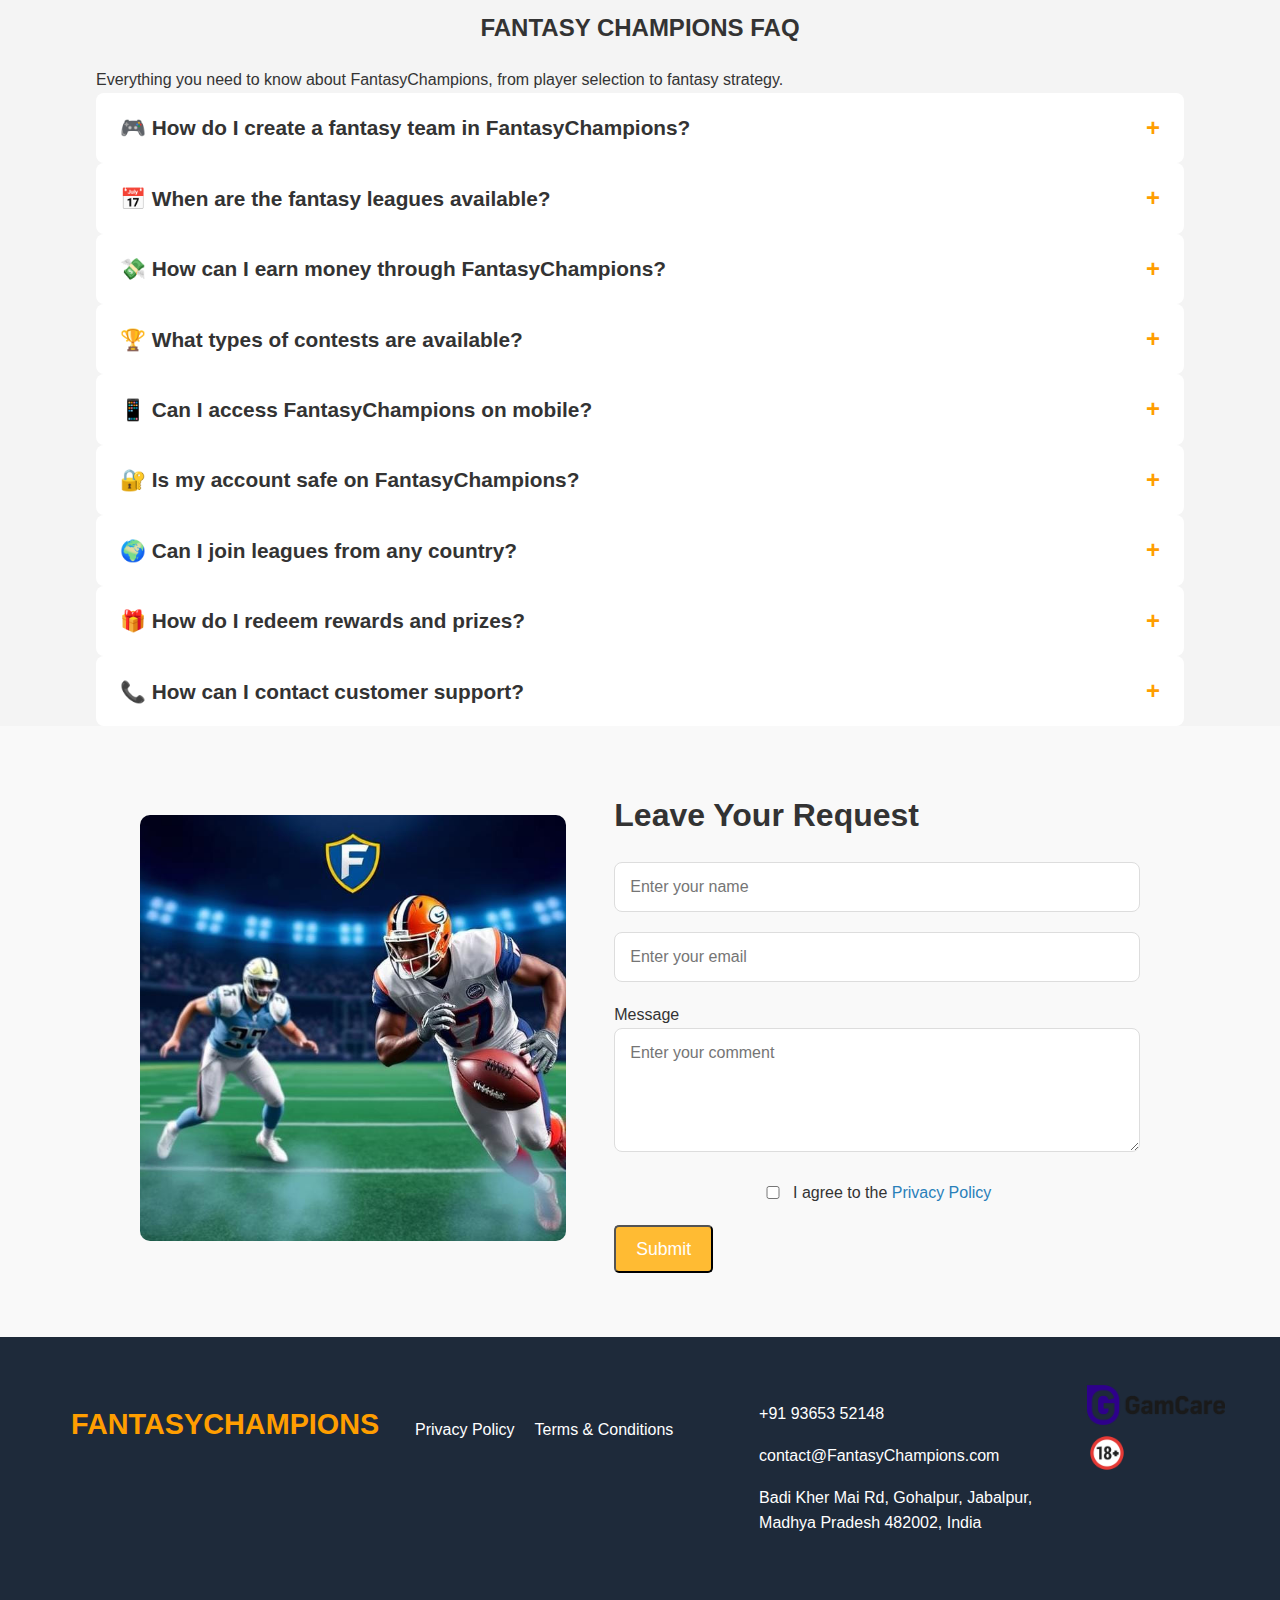
==== commit 102a9e20: "fix" ====
--- a/index.html
+++ b/index.html
@@ -9,7 +9,7 @@
             content="Join FantasyChampions – the ultimate fantasy sports experience! Create your dream team, compete in leagues, track live scores, and win exciting rewards."
         />
         
-        <link rel="icon" href="/assets/img/favicon.ico" />
+        <link rel="icon" href="assets/img/favicon.ico" />
         <link rel="stylesheet" href="assets/css/normalize.css" />
         <link rel="stylesheet" href="assets/css/style.css" />
     </head>
@@ -25,6 +25,7 @@
                 <nav class="nav" id="mobileMenu">
                     <ul class="nav-items">
                         <li><a href="about.html">About</a></li>
+                        <li><a href="app.html">Mobile App</a></li>
                         <li><a href="play.html">How to Play</a></li>
                         <li><a href="/#form">Contact Us</a></li>
                     </ul>
@@ -520,11 +521,11 @@
                     </p>
                 </div>
                 <div class="footer-brand">
+                    <a href="https://www.gamcare.org " target="_blank"><img class="ga-care" src="assets/img/ga-care.png" alt="заботиться"></a>
                     <div class="age-restriction">
-                        <span>18+</span>
-                    </div>
-                </div>
-            </div>
+                      <span><img src="assets/img/18.png" alt="18+"></span>
+                    </div>
+                  </div>            </div>
         </footer>
 
         <script src="assets/js/script.js"></script>
--- a/assets/css/style.css
+++ b/assets/css/style.css
@@ -1,1228 +1,1368 @@
 /* Global Styles */
 * {
-  margin: 0;
-  padding: 0;
-  box-sizing: border-box;
+    margin: 0;
+    padding: 0;
+    box-sizing: border-box;
 }
 html {
-  scroll-behavior: smooth;
-  overflow-x: hidden;
-
-}
-
+    scroll-behavior: smooth;
+    overflow-x: hidden;
+}
 
 body {
-  font-family: 'Arial', sans-serif;
-  background-color: #f4f4f4;
-  color: #333;
-  line-height: 1.6;
+    font-family: "Arial", sans-serif;
+    background-color: #f4f4f4;
+    color: #333;
+    line-height: 1.6;
+}
+
+html,
+body {
+    height: 100%;
+    margin: 0;
+    display: flex;
+    flex-direction: column;
+}
+main {
+    flex: 1;
 }
 
 a {
-  text-decoration: none;
-  color: inherit;
+    text-decoration: none;
+    color: inherit;
 }
 
 ul {
-  list-style: none;
-}
-.how-play-hero{
-  margin-top: 100px;
-  padding: 0 15px;
+    list-style: none;
+}
+.how-play-hero {
+    padding: 0 15px;
+    max-width: 1200px;
+    margin: 0 auto;
+    margin-top: 120px;
+
+    margin-bottom: 20px;
 }
 
 .container {
-  width: 90%;
-  max-width: 1200px;
-  margin: 0 auto;
-}
-
-h1, h2, h3 {
-  font-family: 'Roboto', sans-serif;
+    width: 90%;
+    max-width: 1200px;
+    margin: 0 auto;
+}
+
+h1,
+h2,
+h3 {
+    font-family: "Roboto", sans-serif;
 }
 
 img {
-  max-width: 100%;
-  height: auto;
+    max-width: 100%;
+    height: auto;
 }
 
 /* Header */
 .header {
-  background-color: #1e2a3a;
-  color: #fff;
-  padding: 1rem 0;
-  position: fixed;
-  top: 0;
-  left: 0;
-  width: 100%;
-  z-index: 1000;
+    background-color: #1e2a3a;
+    color: #fff;
+    padding: 1rem 0;
+    position: fixed;
+    top: 0;
+    left: 0;
+    width: 100%;
+    z-index: 1000;
 }
 
 .header-content {
-  display: flex;
-  justify-content: space-between;
-  align-items: center;
-  padding: 0 1rem;
+    display: flex;
+    justify-content: space-between;
+    align-items: center;
+    padding: 0 1rem;
 }
 
 .logo {
-  font-size: 1.5rem;
-  font-weight: bold;
-  color: #ffbb33;
+    font-size: 1.5rem;
+    font-weight: bold;
+    color: #ffbb33;
 }
 
 .burger-menu {
-  display: none;
-  cursor: pointer;
+    display: none;
+    cursor: pointer;
 }
 
 .burger-menu span {
-  display: block;
-  width: 25px;
-  height: 3px;
-  margin: 5px 0;
-  background-color: #fff;
+    display: block;
+    width: 25px;
+    height: 3px;
+    margin: 5px 0;
+    background-color: #fff;
 }
 
 .nav {
-  display: flex;
+    display: flex;
 }
 
 .nav-items {
+    display: flex;
+    gap: 20px;
+}
+
+.nav-items a {
+    color: #fff;
+    font-weight: 600;
+}
+
+.nav-items a:hover {
+    color: #ffbb33;
+}
+
+/* Hero Section */
+.hero {
+    position: relative;
+    height: 100vh;
+    display: flex;
+    justify-content: center;
+    align-items: center;
+    color: white;
+    text-align: center;
+    padding: 0 2rem;
+    background: url("../img/main2.jpg") no-repeat center center/cover;
+}
+
+.hero-title {
+    font-size: 3rem;
+    font-weight: bold;
+    margin-bottom: 20px;
+}
+
+.highlight {
+    color: #ffbb33;
+}
+
+.subtext {
+    font-size: 1.2rem;
+    margin-bottom: 10px;
+}
+
+.description {
+    font-size: 1.1rem;
+    margin-bottom: 20px;
+}
+
+.download-btn {
+    background-color: #ffbb33;
+    padding: 12px 20px;
+    font-size: 1.1rem;
+    color: #fff;
+    border-radius: 5px;
+    transition: background-color 0.3s ease;
+}
+
+.download-btn:hover {
+    background-color: #ff9e00;
+}
+
+.availability {
+    margin-top: 20px;
+    font-size: 1.2rem;
+}
+
+/* Features Section */
+.features {
+    display: grid;
+    grid-template-columns: repeat(auto-fit, minmax(250px, 1fr));
+    gap: 2rem;
+    margin: 4rem 0;
+    padding: 0 2rem;
+}
+
+.feature {
+    background-color: var(--card-bg-color); /* Заменил на переменную */
+    padding: 2.5rem;
+    border-radius: 12px;
+    box-shadow: 0 6px 12px rgba(0, 0, 0, 0.15);
+    text-align: center;
+    transition: transform 0.3s ease, box-shadow 0.3s ease;
+}
+
+.feature img {
+    width: 60px;
+    height: 60px;
+    object-fit: contain;
+    margin-bottom: 1.5rem;
+}
+
+.feature h3 {
+    font-size: 1.5rem;
+    font-weight: 600;
+    color: var(--primary-text-color);
+    margin-bottom: 15px;
+}
+
+.feature p {
+    font-size: 1.1rem;
+    color: var(--secondary-text-color);
+    line-height: 1.5;
+}
+
+.feature:hover {
+    background-color: var(
+        --highlight-bg-color
+    ); /* Более лёгкий оттенок для фона при наведении */
+    transform: translateY(-5px) scale(1.05); /* Подъем карточки с масштабированием */
+    box-shadow: 0 12px 24px rgba(0, 0, 0, 0.1); /* Увеличенный тень */
+}
+
+/* Мобильная адаптивность */
+@media (max-width: 768px) {
+    .features {
+        padding: 0 1rem;
+    }
+
+    .feature {
+        padding: 2rem;
+    }
+
+    .feature h3 {
+        font-size: 1.2rem;
+    }
+
+    .feature p {
+        font-size: 1rem;
+    }
+}
+
+/* Вопрос */
+.faq-question {
+    display: flex;
+    justify-content: space-between;
+    align-items: center;
+    background: var(--card-bg-color);
+    padding: 16px 24px;
+    border-radius: 8px;
+    cursor: pointer;
+    transition: background 0.3s ease, transform 0.3s ease;
+}
+
+.faq-question:hover {
+    background: var(--border-color);
+    transform: translateX(
+        5px
+    ); /* Немного сдвигаем при наведении для динамичности */
+}
+
+.faq-question h3 {
+    font-size: 1.3rem;
+    font-weight: bold;
+    color: var(--primary-text-color); /* Цвет текста, например, тёмно-серый */
+}
+
+.faq-toggle {
+    font-size: 1.5rem;
+    font-weight: bold;
+    color: var(--highlight-color);
+    transition: transform 0.3s ease;
+}
+
+.faq-question:hover .faq-toggle {
+    transform: rotate(180deg); /* Поворот иконки при наведении */
+}
+
+/* Ответ */
+.faq-answer {
+    max-height: 0;
+    overflow: hidden;
+    background: var(--card-bg-color);
+    padding: 0 24px;
+    transition: max-height 0.3s ease-out, padding 0.3s ease;
+    border-radius: 0 0 8px 8px;
+}
+
+.faq-answer p {
+    padding: 16px 0;
+    font-size: 1.1rem;
+    line-height: 1.6;
+    color: var(--secondary-text-color);
+}
+
+.faq-answer a {
+    color: #ff6f61; /* Более мягкий красный цвет для ссылок */
+    text-decoration: none;
+    font-weight: bold;
+    transition: color 0.3s ease;
+}
+
+.faq-answer a:hover {
+    color: #d45543; /* Цвет при наведении на ссылку */
+}
+
+/* Активное состояние (открытый ответ) */
+.faq-item.active .faq-answer {
+    padding: 16px 24px;
+    max-height: 500px; /* Устанавливаем максимальную высоту для анимации */
+}
+
+/* Адаптив для мобильных */
+@media (max-width: 768px) {
+    .faq {
+        padding: 30px 10%;
+    }
+
+    .faq-title {
+        font-size: 1.5rem;
+    }
+
+    .faq-question h3 {
+        font-size: 1.1rem;
+    }
+
+    .faq-toggle {
+        font-size: 1.3rem;
+    }
+
+    .faq-answer p {
+        font-size: 1rem;
+    }
+}
+
+/* Contact Form */
+.contact-form-section {
+    background-color: #f9f9f9;
+    padding: 4rem 0;
+}
+
+.contact-form-container {
+    display: flex;
+    gap: 3rem;
+    justify-content: center;
+    align-items: center;
+    max-width: 1000px;
+    margin: 0 auto;
+}
+
+.form-image img {
+    border-radius: 10px;
+}
+
+.form-content h2 {
+    font-size: 2rem;
+    margin-bottom: 20px;
+}
+
+form input,
+form textarea {
+    width: 100%;
+    padding: 15px;
+    margin-bottom: 20px;
+    border-radius: 8px;
+    border: 1px solid #ddd;
+}
+
+form button {
+    background-color: #ffbb33;
+    padding: 12px 20px;
+    font-size: 1.1rem;
+    color: #fff;
+    border-radius: 5px;
+    cursor: pointer;
+    transition: background-color 0.3s ease;
+}
+
+form button:hover {
+    background-color: #ff9e00;
+}
+
+/* Footer */
+.footer {
+    background-color: #1e2a3a;
+    color: #fff;
+    padding: 2rem;
+    width: 100%;
+}
+
+.footer__content {
+    display: flex;
+    justify-content: space-between;
+    padding: 0 15px;
+}
+
+.footer__left {
+    font-size: 1.5rem;
+}
+
+.footer__right ul {
+    display: flex;
+    gap: 20px;
+}
+
+.footer__links a {
+    color: #fff;
+    font-size: 1rem;
+}
+
+.footer__links a:hover {
+    color: #ffbb33;
+}
+
+/* Mobile Styles */
+@media (max-width: 768px) {
+    .header-content {
+        flex-direction: column;
+        align-items: flex-start;
+    }
+    .contact-form-container {
+        flex-direction: column;
+        padding: 10px;
+    }
+
+    .burger-menu {
+        display: block;
+    }
+
+    .nav {
+        display: none;
+        width: 100%;
+        margin-top: 10px;
+    }
+
+    .nav-items {
+        flex-direction: column;
+    }
+
+    .features {
+        grid-template-columns: 1fr;
+    }
+
+    .faq-grid {
+        grid-template-columns: 1fr;
+    }
+}
+
+/* Chess Section */
+.chess-section {
+    background-color: #f4f4f4;
+    padding: 4rem 0;
+}
+
+.container {
+    max-width: 1200px;
+    margin: 0 auto;
+    padding: 0 2rem;
+}
+
+.row {
+    display: flex;
+    flex-wrap: wrap;
+    gap: 2rem;
+    margin-bottom: 3rem;
+}
+
+/* Контейнер изображения */
+.image-container {
+    flex: 1;
+    max-width: 50%;
+    overflow: hidden;
+}
+
+.image-container img {
+    width: 100%;
+    height: auto;
+    object-fit: cover;
+    border-radius: 12px;
+    box-shadow: 0 6px 12px rgba(0, 0, 0, 0.15);
+    transition: transform 0.3s ease, box-shadow 0.3s ease;
+}
+
+/* Контейнер текста */
+.text-container {
+    flex: 1;
+    max-width: 50%;
+    display: flex;
+    flex-direction: column;
+    justify-content: center;
+}
+
+.text-container h2 {
+    font-size: 2rem;
+    font-weight: 600;
+    margin-bottom: 1.5rem;
+    color: var(--primary-text-color);
+}
+
+.text-container p {
+    font-size: 1.1rem;
+    color: var(--secondary-text-color);
+    line-height: 1.6;
+    margin-bottom: 1.5rem;
+}
+
+.text-container ul {
+    list-style-type: none;
+    padding-left: 0;
+    margin-bottom: 2rem;
+}
+
+.text-container ul li {
+    font-size: 1rem;
+    color: var(--primary-text-color);
+    margin-bottom: 0.8rem;
+    position: relative;
+    padding-left: 25px;
+}
+
+.text-container ul li::before {
+    content: "✔️";
+    position: absolute;
+    left: 0;
+    top: 0;
+    font-size: 1.2rem;
+    color: var(--highlight-color);
+}
+
+/* Эффект при наведении на изображение */
+.image-container:hover img {
+    transform: scale(1.05);
+    box-shadow: 0 12px 24px rgba(0, 0, 0, 0.2);
+}
+
+/* Адаптивность */
+@media (max-width: 768px) {
+    .row {
+        flex-direction: column;
+        align-items: center;
+    }
+
+    .image-container {
+        max-width: 100%;
+    }
+
+    .text-container {
+        max-width: 100%;
+        text-align: center;
+    }
+
+    .text-container h2 {
+        font-size: 1.6rem;
+    }
+
+    .text-container p {
+        font-size: 1rem;
+    }
+
+    .text-container ul li {
+        font-size: 1rem;
+    }
+}
+
+/* Footer */
+.footer {
+    color: #fff;
+    padding: 3rem 0;
+    font-size: 1rem;
+}
+
+.footer__content {
+    display: flex;
+    flex-wrap: wrap;
+    justify-content: space-between;
+    align-items: flex-start;
+    max-width: 1200px;
+    margin: 0 auto;
+}
+
+.footer__left,
+.footer__center,
+.footer__right {
+    flex: 1;
+    margin: 1rem;
+}
+
+.footer__logo {
+    font-size: 1.8rem;
+    font-weight: bold;
+    color: var(--highlight-color);
+    text-decoration: none;
+    text-transform: uppercase;
+}
+
+.footer__logo span {
+    font-weight: 600;
+}
+
+.footer__phone,
+.footer__hours {
+    margin-bottom: 1rem;
+}
+
+.contacts-info__link {
+    color: #fff;
+    text-decoration: none;
+    transition: color 0.3s ease;
+}
+
+.contacts-info__link:hover {
+    color: var(--highlight-color);
+}
+
+.footer__links {
+    list-style-type: none;
+    padding-left: 0;
+    margin-top: 1rem;
+}
+
+.footer__links li {
+    margin-bottom: 1rem;
+}
+
+.footer__links li a {
+    color: #fff;
+    text-decoration: none;
+    transition: color 0.3s ease;
+}
+
+.footer__links li a:hover {
+    color: var(--highlight-color);
+}
+
+/* Адаптивность */
+@media (max-width: 768px) {
+    .footer__content {
+        flex-direction: column;
+        align-items: center;
+    }
+
+    .footer__left,
+    .footer__center,
+    .footer__right {
+        flex: 1 0 100%;
+        margin: 1rem 0;
+        text-align: center;
+    }
+
+    .footer__logo {
+        font-size: 1.6rem;
+    }
+
+    .footer__phone,
+    .footer__hours {
+        font-size: 1.1rem;
+    }
+
+    .footer__links li {
+        font-size: 1rem;
+    }
+}
+
+/* Hero Section */
+.hero {
+    position: relative;
+    height: 100vh;
+    display: flex;
+    justify-content: center;
+    align-items: center;
+    text-align: center;
+    color: #fff;
+}
+
+.hero .overlay {
+    position: absolute;
+    top: 0;
+    left: 0;
+    width: 100%;
+    height: 100%;
+    background: rgba(0, 0, 0, 0.805);
+    z-index: 1;
+}
+
+.hero .content {
+    position: relative;
+    z-index: 2;
+    max-width: 800px;
+    padding: 2rem;
+    text-align: center;
+}
+
+.hero-title.main {
+    font-size: 3rem;
+    font-weight: 700;
+    line-height: 1.4;
+    margin-bottom: 1rem;
+}
+
+.hero-title .highlight {
+    color: var(--highlight-color);
+    text-transform: uppercase;
+}
+
+.subtext {
+    font-size: 1.2rem;
+    margin-bottom: 1rem;
+}
+
+.description {
+    font-size: 1.1rem;
+    margin-bottom: 2rem;
+    line-height: 1.6;
+}
+
+.download-btn {
+    padding: 1rem 2rem;
+    background-color: var(--highlight-color);
+    color: #fff;
+    font-size: 1.1rem;
+    font-weight: bold;
+    text-decoration: none;
+    border-radius: 50px;
+    display: inline-block;
+    margin-bottom: 1.5rem;
+    transition: background-color 0.3s ease;
+}
+
+.download-btn:hover {
+    background-color: var(--highlight-color-dark);
+}
+
+.availability {
+    font-size: 1rem;
+    color: rgba(255, 255, 255, 0.8);
+    font-weight: 600;
+}
+
+/* Адаптивность */
+@media (max-width: 768px) {
+    .hero-title.main {
+        font-size: 1.7rem;
+    }
+
+    .subtext {
+        font-size: 1.1rem;
+    }
+
+    .description {
+        font-size: 1rem;
+        margin-bottom: 1.5rem;
+    }
+    .container {
+        padding: 0;
+    }
+    .faq {
+        padding: 0;
+    }
+
+    .download-btn {
+        font-size: 1rem;
+        padding: 0.8rem 1.8rem;
+    }
+
+    .availability {
+        font-size: 0.9rem;
+    }
+    .hero-title .highlight {
+        font-size: 20px;
+    }
+}
+
+:root {
+    --primary-color: #1e2a3a; /* Основной цвет (тёмно-синий) */
+    --secondary-color: #ffbb33; /* Акцентный цвет (жёлтый) */
+    --highlight-color: #ff9e00; /* Акцентный цвет при наведении (оранжевый) */
+    --primary-text-color: #333; /* Основной цвет текста */
+    --secondary-text-color: #666; /* Вторичный цвет текста */
+    --card-bg-color: #fff; /* Цвет фона карточек */
+    --border-color: #ddd; /* Цвет границ */
+    --background-color: #f4f4f4; /* Цвет фона секций */
+}
+/* About Section */
+.about-section {
+    background-color: var(--background-color);
+    padding: 4rem 0;
+}
+
+.about-header {
+    text-align: center;
+    margin-bottom: 3rem;
+}
+
+.about-header h2 {
+    font-size: 2.5rem;
+    font-weight: 700;
+    color: var(--primary-color);
+    margin-bottom: 1rem;
+}
+
+.about-header p {
+    font-size: 1.1rem;
+    color: var(--secondary-text-color);
+    line-height: 1.6;
+    max-width: 800px;
+    margin: 0 auto;
+}
+
+.about-content {
+    display: grid;
+    grid-template-columns: repeat(auto-fit, minmax(300px, 1fr));
+    gap: 2rem;
+    max-width: 1200px;
+    margin: 0 auto;
+    padding: 0 1rem;
+}
+
+.about-card {
+    background-color: var(--card-bg-color);
+    padding: 2rem;
+    border-radius: 12px;
+    box-shadow: 0 6px 12px rgba(0, 0, 0, 0.1);
+    transition: transform 0.3s ease, box-shadow 0.3s ease;
+}
+
+.about-card:hover {
+    transform: translateY(-5px);
+    box-shadow: 0 12px 24px rgba(0, 0, 0, 0.15);
+}
+
+.about-card img {
+    width: 100%;
+    border-radius: 8px;
+    margin-bottom: 1.5rem;
+}
+
+.about-card h3 {
+    font-size: 1.5rem;
+    font-weight: 600;
+    color: var(--primary-color);
+    margin-bottom: 1rem;
+}
+
+.about-card p {
+    font-size: 1.1rem;
+    color: var(--secondary-text-color);
+    line-height: 1.6;
+}
+
+.checkbox {
+    display: flex;
+    align-items: center;
+    justify-content: center;
+    margin-bottom: 20px !important;
+}
+
+.checkbox input {
+    margin-right: 10px;
+    width: 20px;
+    margin-bottom: 0px;
+}
+
+.checkbox label a {
+    color: #2980b9;
+    text-decoration: none;
+    text-wrap: nowrap;
+}
+
+.checkbox label a:hover {
+    text-decoration: underline;
+}
+
+/* Адаптивность */
+@media (max-width: 768px) {
+    .about-header h2 {
+        font-size: 2rem;
+    }
+
+    .about-header p {
+        font-size: 1rem;
+    }
+
+    .about-content {
+        grid-template-columns: 1fr;
+    }
+
+    .about-card {
+        padding: 1.5rem;
+    }
+
+    .about-card h3 {
+        font-size: 1.3rem;
+    }
+
+    .about-card p {
+        font-size: 1rem;
+    }
+}
+
+/* Team Section */
+.team-section {
+    background-color: var(--card-bg-color);
+    padding: 4rem 0;
+}
+
+.team-intro {
+    text-align: center;
+    margin-bottom: 3rem;
+}
+
+.team-intro h2 {
+    font-size: 2.5rem;
+    font-weight: 700;
+    color: var(--primary-color);
+    margin-bottom: 1rem;
+}
+
+.team-intro p {
+    font-size: 1.1rem;
+    color: var(--secondary-text-color);
+    line-height: 1.6;
+    max-width: 800px;
+    margin: 0 auto;
+}
+
+.team-grid {
+    display: grid;
+    grid-template-columns: repeat(auto-fit, minmax(250px, 1fr));
+    gap: 2rem;
+    max-width: 1200px;
+    margin: 0 auto;
+    padding: 0 1rem;
+}
+
+.about-section {
+    padding: 40px 0;
+}
+
+.about-header h2 {
+    font-size: 2em;
+    margin-bottom: 20px;
+}
+
+.features-grid {
+    display: grid;
+    grid-template-columns: repeat(auto-fill, minmax(300px, 1fr));
+    gap: 20px;
+}
+
+.feature-card {
+    background: white;
+    border-radius: 8px;
+    box-shadow: 0 2px 10px rgba(0, 0, 0, 0.1);
+    padding: 20px;
+    text-align: center;
+}
+
+.feature-card img {
+    max-width: 100%;
+    border-radius: 8px;
+}
+
+.feature-card h3 {
+    font-size: 1.5em;
+    margin: 15px 0;
+}
+
+.team-section,
+.vision-section {
+    padding: 40px 0;
+    background: #e3f2fd;
+}
+
+.team-section h2,
+.vision-section h2 {
+    font-size: 1.7rem;
+    text-align: center;
+    margin-bottom: 20px;
+}
+
+/* Reviews Section */
+.reviews-section {
+    padding: 40px 0;
+}
+
+.reviews-title {
+    font-size: 2em;
+    text-align: center;
+    margin-bottom: 20px;
+}
+
+.reviews-grid {
+    display: grid;
+    grid-template-columns: repeat(auto-fill, minmax(300px, 1fr));
+    gap: 20px;
+}
+
+.review-card {
+    background: white;
+    border-radius: 8px;
+    box-shadow: 0 2px 10px rgba(0, 0, 0, 0.1);
+    padding: 20px;
+}
+
+.review-header {
+    display: flex;
+    align-items: center;
+    margin-bottom: 10px;
+}
+
+.review-avatar {
+    width: 50px;
+    height: 50px;
+    border-radius: 50%;
+    margin-right: 10px;
+}
+
+.review-name {
+    font-weight: bold;
+}
+
+.review-location {
+    color: #777;
+}
+
+/* FAQ Section */
+.faq-section {
+    padding: 40px 0;
+    background: #f1f8e9;
+}
+
+.faq-title {
+    font-size: 1.5rem;
+    text-align: center;
+    margin-bottom: 20px;
+}
+
+.faq-image img {
+    max-width: 100%;
+    border-radius: 8px;
+}
+
+/* Responsive Styles */
+@media (max-width: 768px) {
+    .features-grid,
+    .reviews-grid {
+        grid-template-columns: 1fr;
+    }
+
+    .hero h1 {
+        font-size: 2em;
+    }
+}
+
+.faq-section {
+    padding: 50px 20px;
+    background-color: #f7f7f7;
+    text-align: center;
+}
+
+.faq-container {
+    max-width: 1200px;
+    margin: 0 auto;
+    display: flex;
+    justify-content: space-between;
+    align-items: center;
+    flex-wrap: wrap;
+}
+
+.faq-content {
+    max-width: 500px;
+    margin-right: 20px;
+}
+
+.faq-title {
+    font-size: 1.5rem;
+    font-weight: bold;
+    color: #333;
+    margin-bottom: 20px;
+    text-transform: uppercase;
+}
+
+.faq-description {
+    font-size: 1.1rem;
+    color: #555;
+    margin-bottom: 30px;
+    line-height: 1.6;
+}
+
+.faq-button {
+    background-color: #00aaff;
+    color: white;
+    padding: 12px 30px;
+    font-size: 1.1rem;
+    text-decoration: none;
+    border-radius: 5px;
+    transition: background-color 0.3s ease;
+}
+
+.faq-button:hover {
+    background-color: #0077cc;
+}
+
+.faq-image img {
+    margin-top: 20px;
+    max-width: 100%;
+    height: auto;
+    border-radius: 10px;
+    box-shadow: 0 4px 10px rgba(0, 0, 0, 0.1);
+}
+
+@media (max-width: 768px) {
+    .faq-container {
+        flex-direction: column;
+        align-items: center;
+    }
+
+    .faq-content {
+        margin-right: 0;
+        text-align: center;
+    }
+
+    .faq-title {
+        font-size: 1.4rem;
+    }
+
+    .faq-description {
+        font-size: 1rem;
+    }
+}
+
+.step-image,
+.responsive-image {
+    width: 100%;
+    height: 450px;
+    border-radius: 8px;
+    margin-bottom: 15px;
+    object-fit: cover;
+}
+.step-image {
+    height: 250px;
+    object-fit: cover;
+}
+
+.how-play-steps .step {
+    display: flex;
+    flex-direction: column;
+    align-items: center;
+    padding: 20px;
+    text-align: center;
+    background-color: #f4f4f4;
+    margin: 15px;
+    border-radius: 8px;
+    box-shadow: 0 4px 6px rgba(0, 0, 0, 0.1);
+}
+
+.how-play-btn {
+    background-color: #f67f26;
+    color: #fff;
+    padding: 12px 24px;
+    border-radius: 5px;
+    text-decoration: none;
+    font-size: 16px;
+    display: inline-block;
+    margin-top: 20px;
+}
+
+.tips-grid {
+    display: grid;
+    grid-template-columns: 1fr 1fr;
+    gap: 30px;
+    margin-top: 30px;
+}
+
+.app-hero{
+  margin-top: 120px;
+}
+.app-info{
+  margin-bottom: 40px;
+}
+
+@media (max-width: 426px) {
+    .tips-grid {
+        display: grid;
+        grid-template-columns: none;
+    }
+}
+
+.tips-block {
+    padding: 15px;
+    background-color: #e9f2f4;
+    border-radius: 8px;
+    box-shadow: 0 4px 6px rgba(0, 0, 0, 0.1);
+}
+
+.grid-3-columns {
+    display: grid;
+    grid-template-columns: repeat(3, 1fr);
+    gap: 30px;
+    margin-top: 30px;
+}
+
+@media (max-width: 768px) {
+    .grid-3-columns {
+        grid-template-columns: none;
+    }
+}
+
+.info-card {
+    background-color: #f9f9f9;
+    padding: 20px;
+    border-radius: 8px;
+    box-shadow: 0 4px 6px rgba(0, 0, 0, 0.1);
+    text-align: center;
+}
+.section-title {
+    text-align: center;
+    margin-top: 20px;
+}
+
+.privacy-policy,
+.terms-and-conditions {
+    margin: 0 auto;
+    margin-top: 100px;
+    margin-bottom: 40px;
+    padding: 0 15px;
+    max-width: 1200px;
+}
+
+.hero-about {
+    background: url("../img/about11.jpg") no-repeat center center/cover;
+}
+
+/* Общие стили */
+.nav {
+    display: flex;
+}
+
+/* При добавлении класса 'active', показываем меню */
+#mobileMenu.active {
+    display: block;
+}
+
+/* Мобильная версия */
+@media (max-width: 768px) {
+    /* Скрыть меню на маленьких экранах */
+    .nav {
+        display: none;
+    }
+
+    /* Показываем меню, когда оно активировано */
+    #mobileMenu.active {
+        display: block;
+    }
+
+    .burger-menu {
+        display: block;
+        background-color: #1e2a3a;
+    }
+}
+
+.footer-brand img {
+    height: 40px;
+}
+
+.cta-banner {
+    background-color: #f9f9f9;
+    box-shadow: 0 4px 6px rgba(0, 0, 0, 0.1);
+    width: 100%;
+    padding: 20px 10%;
+    border-radius: 10px;
+    display: flex;
+    justify-content: center;
+    align-items: center;
+    margin: 30px 0;
+}
+
+.cta-content {
+    display: flex;
+    align-items: center;
+    justify-content: space-between;
+    width: 100%;
+    max-width: 1200px;
+}
+
+.cta-logo {
+    width: 60px;
+    height: auto;
+    filter: invert(1);
+}
+
+.cta-text {
+    font-size: 1.5rem;
+    font-weight: bold;
+    color: var(--cta-text-color);
+    margin-left: 15px;
+    flex: 1;
+}
+
+.cta-button {
+    background-color: #1e2a3a;
+    color: #ffbb33;
+    text-decoration: none;
+    font-size: 1rem;
+    font-weight: bold;
+    padding: 10px 20px;
+    transition: background 0.3s;
+}
+
+@media (max-width: 768px) {
+    .cta-content {
+        flex-direction: column;
+        text-align: center;
+    }
+
+    .cta-text {
+        margin: 15px 0;
+        font-size: 1.2rem;
+    }
+
+    .cta-button {
+        width: 100%;
+        max-width: 250px;
+    }
+}
+
+
+
+.app-buttons {
   display: flex;
   gap: 20px;
 }
 
-.nav-items a {
-  color: #fff;
-  font-weight: 600;
-}
-
-.nav-items a:hover {
-  color: #ffbb33;
-}
-
-/* Hero Section */
-.hero {
-  position: relative;
-  height: 100vh;
-  display: flex;
-  justify-content: center;
-  align-items: center;
-  color: white;
-  text-align: center;
-  padding: 0 2rem;
-  background: url('/assets/img/main2.jpg') no-repeat center center/cover;
-}
-
-
-
-
-
-
-.hero-title {
-  font-size: 3rem;
-  font-weight: bold;
-  margin-bottom: 20px;
-}
-
-.highlight {
-  color: #ffbb33;
-}
-
-.subtext {
-  font-size: 1.2rem;
-  margin-bottom: 10px;
-}
-
-.description {
-  font-size: 1.1rem;
-  margin-bottom: 20px;
-}
-
-.download-btn {
-  background-color: #ffbb33;
-  padding: 12px 20px;
-  font-size: 1.1rem;
-  color: #fff;
-  border-radius: 5px;
-  transition: background-color 0.3s ease;
-}
-
-.download-btn:hover {
-  background-color: #ff9e00;
-}
-
-.availability {
-  margin-top: 20px;
-  font-size: 1.2rem;
-}
-
-/* Features Section */
-.features {
-  display: grid;
-  grid-template-columns: repeat(auto-fit, minmax(250px, 1fr));
-  gap: 2rem;
-  margin: 4rem 0;
-  padding: 0 2rem;
-}
-
-.feature {
-  background-color: var(--card-bg-color); /* Заменил на переменную */
-  padding: 2.5rem;
-  border-radius: 12px;
-  box-shadow: 0 6px 12px rgba(0, 0, 0, 0.15);
-  text-align: center;
-  transition: transform 0.3s ease, box-shadow 0.3s ease;
-}
-
-.feature img {
-  width: 60px;
-  height: 60px;
-  object-fit: contain;
-  margin-bottom: 1.5rem;
-}
-
-.feature h3 {
-  font-size: 1.5rem;
-  font-weight: 600;
-  color: var(--primary-text-color);
-  margin-bottom: 15px;
-}
-
-.feature p {
-  font-size: 1.1rem;
-  color: var(--secondary-text-color);
-  line-height: 1.5;
-}
-
-.feature:hover {
-  background-color: var(--highlight-bg-color); /* Более лёгкий оттенок для фона при наведении */
-  transform: translateY(-5px) scale(1.05); /* Подъем карточки с масштабированием */
-  box-shadow: 0 12px 24px rgba(0, 0, 0, 0.1); /* Увеличенный тень */
-}
-
-/* Мобильная адаптивность */
-@media (max-width: 768px) {
-  .features {
-    padding: 0 1rem;
-  }
-
-  .feature {
-    padding: 2rem;
-  }
-
-  .feature h3 {
-    font-size: 1.2rem;
-  }
-
-  .feature p {
-    font-size: 1rem;
-  }
-}
-
-
-/* Вопрос */
-.faq-question {
-  display: flex;
-  justify-content: space-between;
-  align-items: center;
-  background: var(--card-bg-color);
-  padding: 16px 24px;
-  border-radius: 8px;
-  cursor: pointer;
-  transition: background 0.3s ease, transform 0.3s ease;
-}
-
-.faq-question:hover {
-  background: var(--border-color);
-  transform: translateX(5px); /* Немного сдвигаем при наведении для динамичности */
-}
-
-.faq-question h3 {
-  font-size: 1.3rem;
-  font-weight: bold;
-  color: var(--primary-text-color); /* Цвет текста, например, тёмно-серый */
-}
-
-.faq-toggle {
-  font-size: 1.5rem;
-  font-weight: bold;
-  color: var(--highlight-color);
-  transition: transform 0.3s ease;
-}
-
-.faq-question:hover .faq-toggle {
-  transform: rotate(180deg); /* Поворот иконки при наведении */
-}
-
-/* Ответ */
-.faq-answer {
-  max-height: 0;
-  overflow: hidden;
-  background: var(--card-bg-color);
-  padding: 0 24px;
-  transition: max-height 0.3s ease-out, padding 0.3s ease;
-  border-radius: 0 0 8px 8px;
-}
-
-.faq-answer p {
-  padding: 16px 0;
-  font-size: 1.1rem;
-  line-height: 1.6;
-  color: var(--secondary-text-color);
-}
-
-.faq-answer a {
-  color: #ff6f61; /* Более мягкий красный цвет для ссылок */
-  text-decoration: none;
-  font-weight: bold;
-  transition: color 0.3s ease;
-}
-
-.faq-answer a:hover {
-  color: #d45543; /* Цвет при наведении на ссылку */
-}
-
-/* Активное состояние (открытый ответ) */
-.faq-item.active .faq-answer {
-  padding: 16px 24px;
-  max-height: 500px; /* Устанавливаем максимальную высоту для анимации */
-}
-
-/* Адаптив для мобильных */
-@media (max-width: 768px) {
-  .faq {
-    padding: 30px 10%;
-  }
-
-  .faq-title {
-    font-size: 1.5rem;
-  }
-
-  .faq-question h3 {
-    font-size: 1.1rem;
-  }
-
-  .faq-toggle {
-    font-size: 1.3rem;
-  }
-
-  .faq-answer p {
-    font-size: 1rem;
-  }
-}
-
-
-/* Contact Form */
-.contact-form-section {
-  background-color: #f9f9f9;
-  padding: 4rem 0;
-}
-
-.contact-form-container {
-  display: flex;
-  gap: 3rem;
-  justify-content: center;
-  align-items: center;
-  max-width: 1000px;
-  margin: 0 auto;
-}
-
-.form-image img {
-  border-radius: 10px;
-}
-
-.form-content h2 {
-  font-size: 2rem;
-  margin-bottom: 20px;
-}
-
-form input,
-form textarea {
-  width: 100%;
-  padding: 15px;
-  margin-bottom: 20px;
-  border-radius: 8px;
-  border: 1px solid #ddd;
-}
-
-form button {
-  background-color: #ffbb33;
-  padding: 12px 20px;
-  font-size: 1.1rem;
-  color: #fff;
-  border-radius: 5px;
-  cursor: pointer;
-  transition: background-color 0.3s ease;
-}
-
-form button:hover {
-  background-color: #ff9e00;
-}
-
-/* Footer */
-.footer {
-  background-color: #1e2a3a;
-  color: #fff;
-  padding: 2rem ;
-}
-
-.footer__content {
-  display: flex;
-  justify-content: space-between;
-  padding: 0 15px;
-}
-
-.footer__left {
-  font-size: 1.5rem;
-}
-
-.footer__right ul {
-  display: flex;
-  gap: 20px;
-}
-
-.footer__links a {
-  color: #fff;
+.btn {
+  display: inline-block;
+  padding: 14px 30px;
   font-size: 1rem;
-}
-
-.footer__links a:hover {
-  color: #ffbb33;
-}
-
-/* Mobile Styles */
-@media (max-width: 768px) {
-  .header-content {
-    flex-direction: column;
-    align-items: flex-start;
-  }
-  .contact-form-container{
-    flex-direction: column;
-    padding: 10px;
-  }
-
-
-  .burger-menu {
-    display: block;
-  }
-
-  .nav {
-    display: none;
-    width: 100%;
-    margin-top: 10px;
-  }
-
-  .nav-items {
-    flex-direction: column;
-  }
-
-  .features {
-    grid-template-columns: 1fr;
-  }
-
-  .faq-grid {
-    grid-template-columns: 1fr;
-  }
-}
-
-
-/* Chess Section */
-.chess-section {
-  background-color: #f4f4f4;
-  padding: 4rem 0;
-}
-
-.container {
-  max-width: 1200px;
-  margin: 0 auto;
-  padding: 0 2rem;
-}
-
-.row {
-  display: flex;
-  flex-wrap: wrap;
-  gap: 2rem;
-  margin-bottom: 3rem;
-}
-
-/* Контейнер изображения */
-.image-container {
-  flex: 1;
-  max-width: 50%;
-  overflow: hidden;
-}
-
-.image-container img {
-  width: 100%;
-  height: auto;
-  object-fit: cover;
-  border-radius: 12px;
-  box-shadow: 0 6px 12px rgba(0, 0, 0, 0.15);
-  transition: transform 0.3s ease, box-shadow 0.3s ease;
-}
-
-/* Контейнер текста */
-.text-container {
-  flex: 1;
-  max-width: 50%;
-  display: flex;
-  flex-direction: column;
-  justify-content: center;
-}
-
-.text-container h2 {
-  font-size: 2rem;
-  font-weight: 600;
-  margin-bottom: 1.5rem;
-  color: var(--primary-text-color);
-}
-
-.text-container p {
-  font-size: 1.1rem;
-  color: var(--secondary-text-color);
-  line-height: 1.6;
-  margin-bottom: 1.5rem;
-}
-
-.text-container ul {
-  list-style-type: none;
-  padding-left: 0;
-  margin-bottom: 2rem;
-}
-
-.text-container ul li {
-  font-size: 1rem;
-  color: var(--primary-text-color);
-  margin-bottom: 0.8rem;
-  position: relative;
-  padding-left: 25px;
-}
-
-.text-container ul li::before {
-  content: "✔️";
-  position: absolute;
-  left: 0;
-  top: 0;
-  font-size: 1.2rem;
-  color: var(--highlight-color);
-}
-
-/* Эффект при наведении на изображение */
-.image-container:hover img {
-  transform: scale(1.05);
-  box-shadow: 0 12px 24px rgba(0, 0, 0, 0.2);
-}
-
-/* Адаптивность */
-@media (max-width: 768px) {
-  .row {
-    flex-direction: column;
-    align-items: center;
-  }
-
-  .image-container {
-    max-width: 100%;
-  }
-
-  .text-container {
-    max-width: 100%;
-    text-align: center;
-  }
-
-  .text-container h2 {
-    font-size: 1.6rem;
-  }
-
-  .text-container p {
-    font-size: 1rem;
-  }
-
-  .text-container ul li {
-    font-size: 1rem;
-  }
-}
-
-
-/* Footer */
-.footer {
-  color: #fff;
-  padding: 3rem 0;
-  font-size: 1rem;
-}
-
-.footer__content {
-  display: flex;
-  flex-wrap: wrap;
-  justify-content: space-between;
-  align-items: flex-start;
-  max-width: 1200px;
-  margin: 0 auto;
-}
-
-.footer__left, .footer__center, .footer__right {
-  flex: 1;
-  margin: 1rem;
-}
-
-.footer__logo {
-  font-size: 1.8rem;
-  font-weight: bold;
-  color: var(--highlight-color);
-  text-decoration: none;
-  text-transform: uppercase;
-}
-
-.footer__logo span {
-  font-weight: 600;
-}
-
-.footer__phone, .footer__hours {
-  margin-bottom: 1rem;
-}
-
-.contacts-info__link {
-  color: #fff;
-  text-decoration: none;
-  transition: color 0.3s ease;
-}
-
-.contacts-info__link:hover {
-  color: var(--highlight-color);
-}
-
-.footer__links {
-  list-style-type: none;
-  padding-left: 0;
-  margin-top: 1rem;
-}
-
-.footer__links li {
-  margin-bottom: 1rem;
-}
-
-.footer__links li a {
-  color: #fff;
-  text-decoration: none;
-  transition: color 0.3s ease;
-}
-
-.footer__links li a:hover {
-  color: var(--highlight-color);
-}
-
-/* Адаптивность */
-@media (max-width: 768px) {
-  .footer__content {
-    flex-direction: column;
-    align-items: center;
-  }
-
-  .footer__left, .footer__center, .footer__right {
-    flex: 1 0 100%;
-    margin: 1rem 0;
-    text-align: center;
-  }
-
-  .footer__logo {
-    font-size: 1.6rem;
-  }
-
-  .footer__phone, .footer__hours {
-    font-size: 1.1rem;
-  }
-
-  .footer__links li {
-    font-size: 1rem;
-  }
-}
-
-/* Hero Section */
-.hero {
-  position: relative;
-  height: 100vh;
-  display: flex;
-  justify-content: center;
-  align-items: center;
-  text-align: center;
-  color: #fff;
-}
-
-.hero .overlay {
-  position: absolute;
-  top: 0;
-  left: 0;
-  width: 100%;
-  height: 100%;
-  background: rgba(0, 0, 0, 0.805);
-  z-index: 1;
-}
-
-.hero .content {
-  position: relative;
-  z-index: 2;
-  max-width: 800px;
-  padding: 2rem;
-  text-align: center;
-}
-
-.hero-title.main {
-  font-size: 3rem;
-  font-weight: 700;
-  line-height: 1.4;
-  margin-bottom: 1rem;
-}
-
-.hero-title .highlight {
-  color: var(--highlight-color);
-  text-transform: uppercase;
-}
-
-.subtext {
-  font-size: 1.2rem;
-  margin-bottom: 1rem;
-}
-
-.description {
-  font-size: 1.1rem;
-  margin-bottom: 2rem;
-  line-height: 1.6;
-}
-
-.download-btn {
-  padding: 1rem 2rem;
-  background-color: var(--highlight-color);
-  color: #fff;
-  font-size: 1.1rem;
   font-weight: bold;
   text-decoration: none;
-  border-radius: 50px;
-  display: inline-block;
-  margin-bottom: 1.5rem;
-  transition: background-color 0.3s ease;
-}
-
-.download-btn:hover {
-  background-color: var(--highlight-color-dark);
-}
-
-.availability {
-  font-size: 1rem;
-  color: rgba(255, 255, 255, 0.8);
-  font-weight: 600;
-}
-
-/* Адаптивность */
-@media (max-width: 768px) {
-  .hero-title.main {
-    font-size: 1.7rem;
-  }
-
-  .subtext {
-    font-size: 1.1rem;
-  }
-
-  .description {
-    font-size: 1rem;
-    margin-bottom: 1.5rem;
-  }
-  .container{
-    padding: 0;
-  }
-  .faq{
-    padding: 0;
-  }
-
-  .download-btn {
-    font-size: 1rem;
-    padding: 0.8rem 1.8rem;
-  }
-
-  .availability {
-    font-size: 0.9rem;
-  }
-  .hero-title .highlight{
-    font-size: 20px;
-  }
-}
-
-
-:root {
-  --primary-color: #1e2a3a; /* Основной цвет (тёмно-синий) */
-  --secondary-color: #ffbb33; /* Акцентный цвет (жёлтый) */
-  --highlight-color: #ff9e00; /* Акцентный цвет при наведении (оранжевый) */
-  --primary-text-color: #333; /* Основной цвет текста */
-  --secondary-text-color: #666; /* Вторичный цвет текста */
-  --card-bg-color: #fff; /* Цвет фона карточек */
-  --border-color: #ddd; /* Цвет границ */
-  --background-color: #f4f4f4; /* Цвет фона секций */
-}
-/* About Section */
-.about-section {
-  background-color: var(--background-color);
-  padding: 4rem 0;
-}
-
-.about-header {
-  text-align: center;
-  margin-bottom: 3rem;
-}
-
-.about-header h2 {
-  font-size: 2.5rem;
-  font-weight: 700;
-  color: var(--primary-color);
-  margin-bottom: 1rem;
-}
-
-.about-header p {
-  font-size: 1.1rem;
-  color: var(--secondary-text-color);
-  line-height: 1.6;
-  max-width: 800px;
-  margin: 0 auto;
-}
-
-.about-content {
-  display: grid;
-  grid-template-columns: repeat(auto-fit, minmax(300px, 1fr));
-  gap: 2rem;
-  max-width: 1200px;
-  margin: 0 auto;
-  padding: 0 1rem;
-}
-
-.about-card {
-  background-color: var(--card-bg-color);
-  padding: 2rem;
-  border-radius: 12px;
-  box-shadow: 0 6px 12px rgba(0, 0, 0, 0.1);
-  transition: transform 0.3s ease, box-shadow 0.3s ease;
-}
-
-.about-card:hover {
-  transform: translateY(-5px);
-  box-shadow: 0 12px 24px rgba(0, 0, 0, 0.15);
-}
-
-.about-card img {
+  border-radius: 6px;
+  transition: background 0.3s, transform 0.2s;
+}
+
+.btn.primary,.btn.secondary {
+  background-color: #1e2a3a;
+  color: white;
+  margin: 20px 0;
+}
+
+
+
+.btn.primary:hover {
+  background-color: #2d4058;
+  transform: scale(1.05);
+}
+
+.btn.secondary {
+  background: transparent;
+  border: 2px solid #1e2a3a;
+  color: black;
+}
+
+.btn.secondary:hover {
+  background-color: #ced0d2;
+  transform: scale(1.05);
+}
+.app-image{
   width: 100%;
-  border-radius: 8px;
-  margin-bottom: 1.5rem;
-}
-
-.about-card h3 {
-  font-size: 1.5rem;
-  font-weight: 600;
-  color: var(--primary-color);
-  margin-bottom: 1rem;
-}
-
-.about-card p {
-  font-size: 1.1rem;
-  color: var(--secondary-text-color);
-  line-height: 1.6;
-}
-
-.checkbox {
-  display: flex;
-  align-items: center;
-  justify-content: center;
-  margin-bottom: 20px !important;
-}
-
-.checkbox input {
-  margin-right: 10px;
-  width: 20px;
-  margin-bottom: 0px;
-}
-
-.checkbox label a {
-  color: #2980b9;
-  text-decoration: none;
-  text-wrap: nowrap;
-
-}
-
-.checkbox label a:hover {
-  text-decoration: underline;
-}
-
-
-
-
-/* Адаптивность */
-@media (max-width: 768px) {
-  .about-header h2 {
-    font-size: 2rem;
-  }
-
-  .about-header p {
-    font-size: 1rem;
-  }
-
-  .about-content {
-    grid-template-columns: 1fr;
-  }
-
-  .about-card {
-    padding: 1.5rem;
-  }
-
-  .about-card h3 {
-    font-size: 1.3rem;
-  }
-
-  .about-card p {
-    font-size: 1rem;
-  }
-}
-
-/* Team Section */
-.team-section {
-  background-color: var(--card-bg-color);
-  padding: 4rem 0;
-}
-
-.team-intro {
-  text-align: center;
-  margin-bottom: 3rem;
-}
-
-.team-intro h2 {
-  font-size: 2.5rem;
-  font-weight: 700;
-  color: var(--primary-color);
-  margin-bottom: 1rem;
-}
-
-.team-intro p {
-  font-size: 1.1rem;
-  color: var(--secondary-text-color);
-  line-height: 1.6;
-  max-width: 800px;
-  margin: 0 auto;
-}
-
-.team-grid {
-  display: grid;
-  grid-template-columns: repeat(auto-fit, minmax(250px, 1fr));
-  gap: 2rem;
-  max-width: 1200px;
-  margin: 0 auto;
-  padding: 0 1rem;
-}
-
-.about-section {
-  padding: 40px 0;
-}
-
-.about-header h2 {
-  font-size: 2em;
-  margin-bottom: 20px;
-}
-
-.features-grid {
-  display: grid;
-  grid-template-columns: repeat(auto-fill, minmax(300px, 1fr));
-  gap: 20px;
-}
-
-.feature-card {
-  background: white;
-  border-radius: 8px;
-  box-shadow: 0 2px 10px rgba(0, 0, 0, 0.1);
-  padding: 20px;
-  text-align: center;
-}
-
-.feature-card img {
-  max-width: 100%;
-  border-radius: 8px;
-}
-
-.feature-card h3 {
-  font-size: 1.5em;
-  margin: 15px 0;
-}
-
-.team-section, .vision-section {
-  padding: 40px 0;
-  background: #e3f2fd;
-}
-
-.team-section h2, .vision-section h2 {
-  font-size: 1.7rem;
-  text-align: center;
-  margin-bottom: 20px;
-}
-
-/* Reviews Section */
-.reviews-section {
-  padding: 40px 0;
-}
-
-.reviews-title {
-  font-size: 2em;
-  text-align: center;
-  margin-bottom: 20px;
-}
-
-.reviews-grid {
-  display: grid;
-  grid-template-columns: repeat(auto-fill, minmax(300px, 1fr));
-  gap: 20px;
-}
-
-.review-card {
-  background: white;
-  border-radius: 8px;
-  box-shadow: 0 2px 10px rgba(0, 0, 0, 0.1);
-  padding: 20px;
-}
-
-.review-header {
-  display: flex;
-  align-items: center;
-  margin-bottom: 10px;
-}
-
-.review-avatar {
-  width: 50px;
-  height: 50px;
-  border-radius: 50%;
-  margin-right: 10px;
-}
-
-.review-name {
-  font-weight: bold;
-}
-
-.review-location {
-  color: #777;
-}
-
-/* FAQ Section */
-.faq-section {
-  padding: 40px 0;
-  background: #f1f8e9;
-}
-
-.faq-title {
-  font-size: 1.5rem;
-  text-align: center;
-  margin-bottom: 20px;
-}
-
-.faq-image img {
-  max-width: 100%;
-  border-radius: 8px;
-}
-
-/* Responsive Styles */
-@media (max-width: 768px) {
-  .features-grid, .reviews-grid {
-      grid-template-columns: 1fr;
-  }
-
-  .hero h1 {
-      font-size: 2em;
-  }
-}
-
-.faq-section {
-  padding: 50px 20px;
-  background-color: #f7f7f7;
-  text-align: center;
-}
-
-.faq-container {
-  max-width: 1200px;
-  margin: 0 auto;
-  display: flex;
-  justify-content: space-between;
-  align-items: center;
-  flex-wrap: wrap;
-}
-
-.faq-content {
-  max-width: 500px;
-  margin-right: 20px;
-}
-
-.faq-title {
-  font-size: 1.5rem;
-  font-weight: bold;
-  color: #333;
-  margin-bottom: 20px;
-  text-transform: uppercase;
-}
-
-.faq-description {
-  font-size: 1.1rem;
-  color: #555;
-  margin-bottom: 30px;
-  line-height: 1.6;
-}
-
-.faq-button {
-  background-color: #00aaff;
-  color: white;
-  padding: 12px 30px;
-  font-size: 1.1rem;
-  text-decoration: none;
-  border-radius: 5px;
-  transition: background-color 0.3s ease;
-}
-
-.faq-button:hover {
-  background-color: #0077cc;
-}
-
-.faq-image img {
-  margin-top: 20px;
-  max-width: 100%;
-  height: auto;
-  border-radius: 10px;
-  box-shadow: 0 4px 10px rgba(0, 0, 0, 0.1);
-}
-
-@media (max-width: 768px) {
-  .faq-container {
-      flex-direction: column;
-      align-items: center;
-  }
-
-  .faq-content {
-      margin-right: 0;
-      text-align: center;
-  }
-
-  .faq-title {
-      font-size: 1.4rem;
-  }
-
-  .faq-description {
-      font-size: 1rem;
-  }
-}
-
-
-.step-image, .responsive-image {
+}
+
+.app-image img{
   width: 100%;
-  height: auto;
-  border-radius: 8px;
-  margin-bottom: 15px;
-}
-.step-image{
-  height: 250px;
+  height: 500px;
   object-fit: cover;
 }
-
-.how-play-steps .step {
-  display: flex;
-  flex-direction: column;
-  align-items: center;
-  padding: 20px;
-  text-align: center;
-  background-color: #f4f4f4;
-  margin: 15px;
-  border-radius: 8px;
-  box-shadow: 0 4px 6px rgba(0, 0, 0, 0.1);
-}
-
-.how-play-btn {
-  background-color: #f67f26;
-  color: #fff;
-  padding: 12px 24px;
-  border-radius: 5px;
-  text-decoration: none;
-  font-size: 16px;
-  display: inline-block;
-  margin-top: 20px;
-}
-
-.tips-grid {
-  display: grid;
-  grid-template-columns: 1fr 1fr;
-  gap: 30px;
-  margin-top: 30px;
-}
-
-.tips-block {
-  padding: 15px;
-  background-color: #e9f2f4;
-  border-radius: 8px;
-  box-shadow: 0 4px 6px rgba(0, 0, 0, 0.1);
-}
-
-.grid-3-columns {
-  display: grid;
-  grid-template-columns: repeat(3, 1fr);
-  gap: 30px;
-  margin-top: 30px;
-}
-
-@media (max-width:768px) {
-  .grid-3-columns {
-    grid-template-columns: none;
-  }
-  
-  
-}
-
-.info-card {
-  background-color: #f9f9f9;
-  padding: 20px;
-  border-radius: 8px;
-  box-shadow: 0 4px 6px rgba(0, 0, 0, 0.1);
-  text-align: center;
-}
-.section-title{
-  text-align: center;
-}
-
-.privacy-policy, .terms-and-conditions{
-  margin-top: 100px;
-  padding: 0 15px;
-}
-
-.hero-about{
-  background: url('/assets/img/about11.jpg') no-repeat center center/cover;
-
-
-}
-
-/* Общие стили */
-.nav {
-  display: flex;
-}
-
-/* Скрыть меню по умолчанию на мобильных устройствах */
-#mobileMenu {
-  /* display: none; */
-}
-
-/* При добавлении класса 'active', показываем меню */
-#mobileMenu.active {
-  display: block;
-}
-
-/* Мобильная версия */
-@media (max-width: 768px) {
-  /* Скрыть меню на маленьких экранах */
-  .nav {
-    display: none;
-  }
-
-  /* Показываем меню, когда оно активировано */
-  #mobileMenu.active {
-    display: block;
-  }
-
-  .burger-menu {
-    display: block;
-    background-color: #1e2a3a;
-  }
-}
